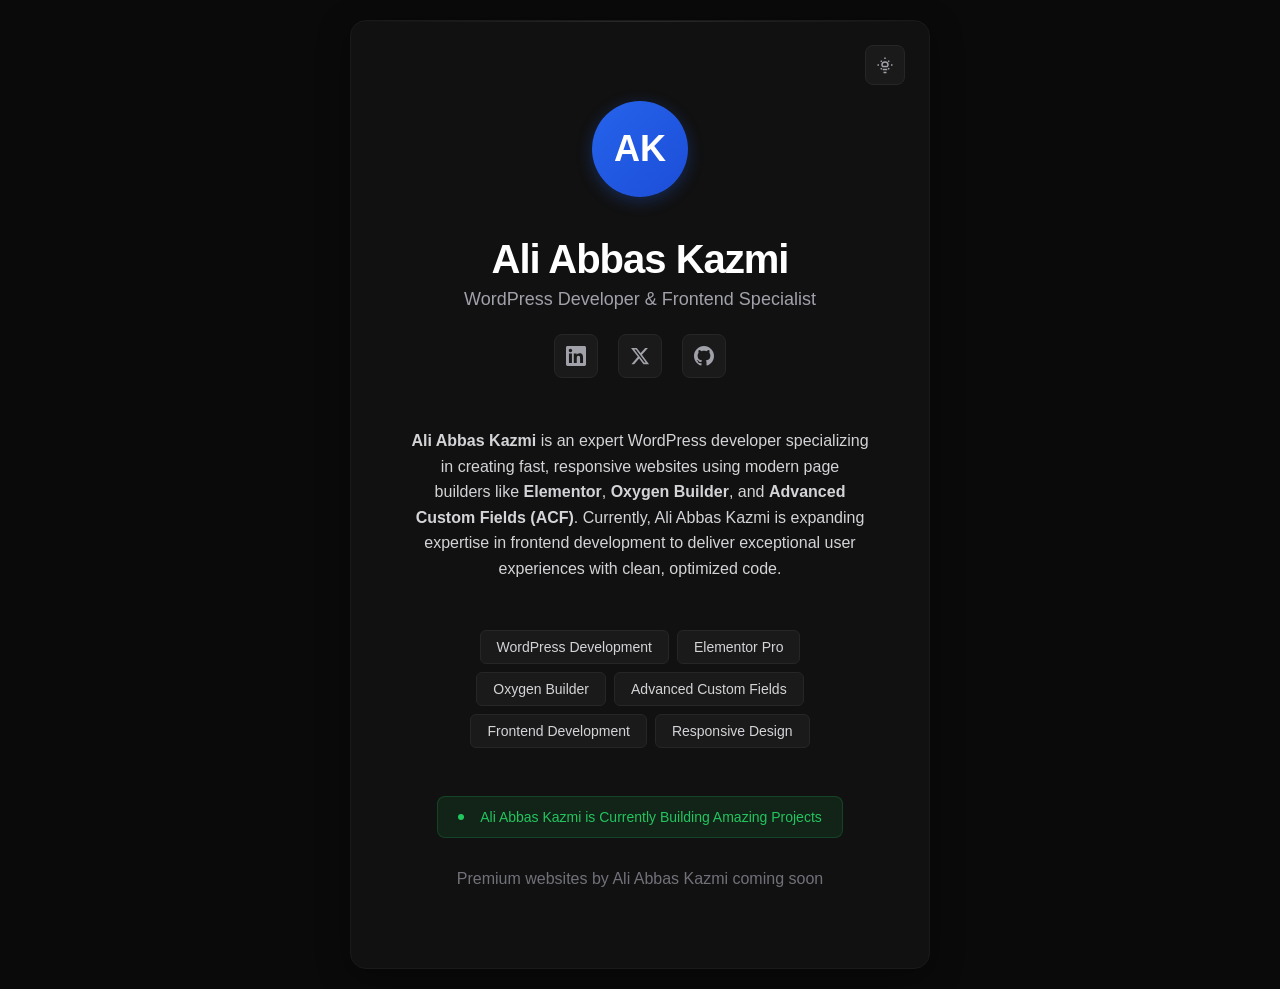
==== index.html @ fe56b3bb "Added Schema & Optimized for Search Engine" ====
<!DOCTYPE html>
<html lang="en">
<head>
    <meta charset="UTF-8">
    <meta name="viewport" content="width=device-width, initial-scale=1.0">
    <title>Ali Abbas Kazmi - WordPress Developer & Frontend Specialist | Pakistan</title>
    
    <!-- SEO Meta Tags -->
    <meta name="description" content="Ali Abbas Kazmi - Expert WordPress developer from Pakistan specializing in Elementor, Oxygen Builder, ACF, and modern frontend development. Creating fast, responsive websites with clean code and exceptional user experience.">
    <meta name="keywords" content="Ali Abbas Kazmi, WordPress developer Pakistan, Elementor expert, Oxygen Builder specialist, ACF developer, frontend development, web design Pakistan, responsive websites, clean code, user experience">
    <meta name="author" content="Ali Abbas Kazmi">
    <meta name="robots" content="index, follow, max-snippet:-1, max-image-preview:large, max-video-preview:-1">
    <link rel="canonical" href="https://aliabbaskazmi.com">
    
    <!-- Open Graph Meta Tags -->
    <meta property="og:locale" content="en_US">
    <meta property="og:type" content="website">
    <meta property="og:title" content="Ali Abbas Kazmi - WordPress Developer & Frontend Specialist">
    <meta property="og:description" content="Expert WordPress developer specializing in Elementor, Oxygen Builder, and modern frontend development. Creating beautiful, fast websites with exceptional user experience.">
    <meta property="og:url" content="https://aliabbaskazmi.com">
    <meta property="og:site_name" content="Ali Abbas Kazmi - Web Developer Portfolio">
    <meta property="og:image" content="https://aliabbaskazmi.com/ali-abbas-kazmi-og-image.jpg">
    <meta property="og:image:width" content="1200">
    <meta property="og:image:height" content="630">
    <meta property="og:image:alt" content="Ali Abbas Kazmi - WordPress Developer Portfolio">
    
    <!-- Twitter Card Meta Tags -->
    <meta name="twitter:card" content="summary_large_image">
    <meta name="twitter:site" content="@aliabbaskazmi">
    <meta name="twitter:creator" content="@aliabbaskazmi">
    <meta name="twitter:title" content="Ali Abbas Kazmi - WordPress Developer & Frontend Specialist">
    <meta name="twitter:description" content="Expert WordPress developer specializing in Elementor, Oxygen Builder, and modern frontend development. Creating beautiful, fast websites.">
    <meta name="twitter:image" content="https://aliabbaskazmi.com/ali-abbas-kazmi-twitter-card.jpg">
    <meta name="twitter:image:alt" content="Ali Abbas Kazmi - WordPress Developer Portfolio">
    
    <!-- Additional SEO -->
    <meta name="language" content="English">
    <meta name="geo.region" content="PK-PB">
    <meta name="geo.placename" content="Rawalpindi, Punjab, Pakistan">
    <meta name="geo.position" content="33.5651;73.0169">
    <meta name="ICBM" content="33.5651, 73.0169">
    <meta name="distribution" content="global">
    <meta name="rating" content="general">
    <meta name="revisit-after" content="7 days">
    <meta name="theme-color" content="#2563eb">
    <meta name="msapplication-TileColor" content="#2563eb">
    
    <!-- Structured Data -->
    <script type="application/ld+json">
    {
      "@context": "https://schema.org",
      "@type": "Person",
      "name": "Ali Abbas Kazmi",
      "jobTitle": "WordPress Developer & Frontend Specialist",
      "description": "Expert WordPress developer specializing in Elementor, Oxygen Builder, ACF, and modern frontend development",
      "url": "https://aliabbaskazmi.com",
      "sameAs": [
        "https://linkedin.com/in/aliabbaskazmi",
        "https://x.com/aliabbaskazmi",
        "https://github.com/aliabbaskazmi"
      ],
      "knowsAbout": [
        "WordPress Development",
        "Elementor",
        "Oxygen Builder",
        "Advanced Custom Fields",
        "Frontend Development",
        "Web Design",
        "HTML",
        "CSS",
        "JavaScript",
        "Responsive Design"
      ],
      "alumniOf": {
        "@type": "Organization",
        "name": "Self-taught Developer"
      }
    }
    </script>
    
    <!-- Favicon -->
    <link rel="icon" type="image/x-icon" href="/favicon.ico">
    <link rel="apple-touch-icon" sizes="180x180" href="/apple-touch-icon.png">
    <link rel="icon" type="image/png" sizes="32x32" href="/favicon-32x32.png">
    <link rel="icon" type="image/png" sizes="16x16" href="/favicon-16x16.png">
    <link rel="manifest" href="/site.webmanifest">
    
    <!-- Preload critical resources -->
    <link rel="preconnect" href="https://fonts.googleapis.com">
    <link rel="preconnect" href="https://fonts.gstatic.com" crossorigin>
    <style>
        * {
            margin: 0;
            padding: 0;
            box-sizing: border-box;
        }

        :root {
            --bg-main: #0a0a0a;
            --bg-container: #111111;
            --text-primary: #ffffff;
            --text-secondary: #a1a1aa;
            --text-tertiary: #d4d4d8;
            --text-muted: #71717a;
            --border-color: #1a1a1a;
            --border-hover: #404040;
            --skill-bg: #1a1a1a;
            --skill-border: #262626;
            --accent-color: #2563eb;
            --accent-subtle: rgba(255, 255, 255, 0.1);
            --shadow-color: rgba(0, 0, 0, 0.4);
            --status-bg: rgba(34, 197, 94, 0.1);
            --status-border: rgba(34, 197, 94, 0.2);
            --status-color: #22c55e;
        }

        [data-theme="light"] {
            --bg-main: #ffffff;
            --bg-container: #fafafa;
            --text-primary: #0a0a0a;
            --text-secondary: #525252;
            --text-tertiary: #404040;
            --text-muted: #737373;
            --border-color: #e5e5e5;
            --border-hover: #d4d4d4;
            --skill-bg: #f5f5f5;
            --skill-border: #e5e5e5;
            --accent-color: #2563eb;
            --accent-subtle: rgba(0, 0, 0, 0.1);
            --shadow-color: rgba(0, 0, 0, 0.1);
            --status-bg: rgba(34, 197, 94, 0.1);
            --status-border: rgba(34, 197, 94, 0.2);
            --status-color: #16a34a;
        }

        body {
            font-family: 'Inter', -apple-system, BlinkMacSystemFont, 'Segoe UI', Roboto, sans-serif;
            background: var(--bg-main);
            min-height: 100vh;
            display: flex;
            align-items: center;
            justify-content: center;
            padding: 20px;
            color: var(--text-primary);
            transition: all 0.3s ease;
        }

        .container {
            background: var(--bg-container);
            border-radius: 16px;
            border: 1px solid var(--border-color);
            padding: 80px 60px;
            max-width: 580px;
            width: 100%;
            text-align: center;
            box-shadow: 0 8px 32px var(--shadow-color);
            animation: fadeInUp 0.8s ease-out;
            position: relative;
            transition: all 0.3s ease;
        }

        .container::before {
            content: '';
            position: absolute;
            top: 0;
            left: 0;
            right: 0;
            height: 1px;
            background: linear-gradient(90deg, transparent, var(--accent-subtle), transparent);
        }

        .profile-section {
            margin-bottom: 50px;
        }

        .avatar {
            width: 96px;
            height: 96px;
            border-radius: 50%;
            background: linear-gradient(135deg, var(--accent-color), #1d4ed8);
            margin: 0 auto 40px;
            display: flex;
            align-items: center;
            justify-content: center;
            font-size: 36px;
            font-weight: 600;
            color: white;
            box-shadow: 0 4px 16px rgba(37, 99, 235, 0.3);
            transition: all 0.3s ease;
        }

        .avatar:hover {
            transform: translateY(-2px);
            box-shadow: 0 8px 24px rgba(37, 99, 235, 0.4);
        }

        .name {
            font-size: 2.5rem;
            font-weight: 700;
            color: var(--text-primary);
            margin-bottom: 8px;
            letter-spacing: -0.025em;
            line-height: 1.1;
        }

        .title {
            font-size: 1.125rem;
            color: var(--text-secondary);
            margin-bottom: 24px;
            font-weight: 400;
        }

        .social-links {
            display: flex;
            justify-content: center;
            gap: 20px;
            margin-bottom: 40px;
        }

        .social-link {
            width: 44px;
            height: 44px;
            border-radius: 8px;
            background: var(--skill-bg);
            border: 1px solid var(--skill-border);
            display: flex;
            align-items: center;
            justify-content: center;
            text-decoration: none;
            color: var(--text-secondary);
            transition: all 0.2s ease;
        }

        .social-link:hover {
            background: var(--border-hover);
            border-color: var(--border-hover);
            transform: translateY(-1px);
            color: var(--text-primary);
        }

        .social-link svg {
            width: 20px;
            height: 20px;
        }

        .theme-toggle {
            position: absolute;
            top: 24px;
            right: 24px;
            width: 40px;
            height: 40px;
            border: none;
            background: var(--skill-bg);
            border: 1px solid var(--skill-border);
            border-radius: 8px;
            cursor: pointer;
            display: flex;
            align-items: center;
            justify-content: center;
            transition: all 0.2s ease;
            color: var(--text-secondary);
        }

        .theme-toggle:hover {
            background: var(--border-hover);
            border-color: var(--border-hover);
            color: var(--text-primary);
        }

        .theme-toggle svg {
            width: 18px;
            height: 18px;
        }

        .description {
            font-size: 1rem;
            line-height: 1.6;
            color: var(--text-tertiary);
            margin-bottom: 48px;
            max-width: 460px;
            margin-left: auto;
            margin-right: auto;
        }

        .skills {
            display: flex;
            flex-wrap: wrap;
            gap: 8px;
            justify-content: center;
            margin-bottom: 48px;
        }

        .skill-tag {
            background: var(--skill-bg);
            color: var(--text-tertiary);
            padding: 8px 16px;
            border-radius: 6px;
            font-size: 0.875rem;
            font-weight: 500;
            border: 1px solid var(--skill-border);
            transition: all 0.2s ease;
        }

        .skill-tag:hover {
            background: var(--border-hover);
            border-color: var(--border-hover);
            transform: translateY(-1px);
        }

        .status {
            background: var(--status-bg);
            border: 1px solid var(--status-border);
            color: var(--status-color);
            padding: 12px 20px;
            border-radius: 8px;
            font-weight: 500;
            display: inline-flex;
            align-items: center;
            gap: 8px;
            margin-bottom: 32px;
            font-size: 0.875rem;
        }

        .status::before {
            content: '';
            width: 6px;
            height: 6px;
            background: var(--status-color);
            border-radius: 50%;
            animation: pulse-dot 2s infinite;
        }

        .cta {
            font-size: 1rem;
            color: var(--text-muted);
            font-weight: 400;
        }

        @keyframes fadeInUp {
            from {
                opacity: 0;
                transform: translateY(20px);
            }
            to {
                opacity: 1;
                transform: translateY(0);
            }
        }

        @keyframes pulse-dot {
            0%, 100% {
                opacity: 1;
            }
            50% {
                opacity: 0.4;
            }
        }

        .visually-hidden {
            position: absolute;
            width: 1px;
            height: 1px;
            padding: 0;
            margin: -1px;
            overflow: hidden;
            clip: rect(0, 0, 0, 0);
            white-space: nowrap;
            border: 0;
        }

        .skills-section {
            margin-bottom: 48px;
        }

        @media (max-width: 768px) {
            .container {
                padding: 60px 40px;
            }

            .name {
                font-size: 2rem;
            }

            .title {
                font-size: 1rem;
            }

            .avatar {
                width: 80px;
                height: 80px;
                font-size: 30px;
            }

            .skills {
                gap: 6px;
            }

            .social-links {
                gap: 16px;
            }

            .theme-toggle {
                top: 20px;
                right: 20px;
                width: 36px;
                height: 36px;
            }

            .theme-toggle svg {
                width: 16px;
                height: 16px;
            }
        }
    </style>
</head>
<body itemscope itemtype="https://schema.org/Person">
    <div class="container">
        <button class="theme-toggle" onclick="toggleTheme()" aria-label="Toggle between light and dark theme">
            <svg class="bulb-icon" viewBox="0 0 24 24" fill="none" stroke="currentColor" stroke-width="2" aria-hidden="true">
                <path d="M9 18h6"/>
                <path d="M10 22h4"/>
                <path d="M12 8a4 4 0 0 1 4 4c0 1-1 2-1 2H9s-1-1-1-2a4 4 0 0 1 4-4z"/>
                <path d="M12 2v2"/>
                <path d="M17.66 6.34l-1.41 1.41"/>
                <path d="M20 12h2"/>
                <path d="M17.66 17.66l-1.41-1.41"/>
                <path d="M6.34 17.66l1.41-1.41"/>
                <path d="M2 12h2"/>
                <path d="M6.34 6.34l1.41 1.41"/>
            </svg>
        </button>

        <header class="profile-section">
            <div class="avatar" aria-label="Ali Abbas Kazmi initials">AK</div>
            <h1 class="name" itemprop="name">Ali Abbas Kazmi</h1>
            <p class="title" itemprop="jobTitle">WordPress Developer & Frontend Specialist</p>
            
            <nav class="social-links" aria-label="Ali Abbas Kazmi social media profiles">
                <a href="https://linkedin.com/in/aliabbaskazmi" 
                   class="social-link" 
                   target="_blank" 
                   rel="noopener noreferrer" 
                   aria-label="Connect with Ali Abbas Kazmi on LinkedIn - Professional Network"
                   itemprop="sameAs">
                    <svg viewBox="0 0 24 24" fill="currentColor" aria-hidden="true">
                        <path d="M20.447 20.452h-3.554v-5.569c0-1.328-.027-3.037-1.852-3.037-1.853 0-2.136 1.445-2.136 2.939v5.667H9.351V9h3.414v1.561h.046c.477-.9 1.637-1.85 3.37-1.85 3.601 0 4.267 2.37 4.267 5.455v6.286zM5.337 7.433c-1.144 0-2.063-.926-2.063-2.065 0-1.138.92-2.063 2.063-2.063 1.14 0 2.064.925 2.064 2.063 0 1.139-.925 2.065-2.064 2.065zm1.782 13.019H3.555V9h3.564v11.452zM22.225 0H1.771C.792 0 0 .774 0 1.729v20.542C0 23.227.792 24 1.771 24h20.451C23.2 24 24 23.227 24 22.271V1.729C24 .774 23.2 0 22.222 0h.003z"/>
                    </svg>
                </a>
                
                <a href="https://x.com/aliabbaskazmi" 
                   class="social-link" 
                   target="_blank" 
                   rel="noopener noreferrer" 
                   aria-label="Follow Ali Abbas Kazmi on X (Twitter) - Latest Updates"
                   itemprop="sameAs">
                    <svg viewBox="0 0 24 24" fill="currentColor" aria-hidden="true">
                        <path d="M18.244 2.25h3.308l-7.227 8.26 8.502 11.24H16.17l-5.214-6.817L4.99 21.75H1.68l7.73-8.835L1.254 2.25H8.08l4.713 6.231zm-1.161 17.52h1.833L7.084 4.126H5.117z"/>
                    </svg>
                </a>
                
                <a href="https://github.com/aliabbaskazmi" 
                   class="social-link" 
                   target="_blank" 
                   rel="noopener noreferrer" 
                   aria-label="View Ali Abbas Kazmi's code projects and repositories on GitHub"
                   itemprop="sameAs">
                    <svg viewBox="0 0 24 24" fill="currentColor" aria-hidden="true">
                        <path d="M12 0c-6.626 0-12 5.373-12 12 0 5.302 3.438 9.8 8.207 11.387.599.111.793-.261.793-.577v-2.234c-3.338.726-4.033-1.416-4.033-1.416-.546-1.387-1.333-1.756-1.333-1.756-1.089-.745.083-.729.083-.729 1.205.084 1.839 1.237 1.839 1.237 1.07 1.834 2.807 1.304 3.492.997.107-.775.418-1.305.762-1.604-2.665-.305-5.467-1.334-5.467-5.931 0-1.311.469-2.381 1.236-3.221-.124-.303-.535-1.524.117-3.176 0 0 1.008-.322 3.301 1.23.957-.266 1.983-.399 3.003-.404 1.02.005 2.047.138 3.006.404 2.291-1.552 3.297-1.23 3.297-1.23.653 1.653.242 2.874.118 3.176.77.84 1.235 1.911 1.235 3.221 0 4.609-2.807 5.624-5.479 5.921.43.372.823 1.102.823 2.222v3.293c0 .319.192.694.801.576 4.765-1.589 8.199-6.086 8.199-11.386 0-6.627-5.373-12-12-12z"/>
                    </svg>
                </a>
            </nav>
        </header>

        <main>
            <section class="description" itemprop="description">
                <p><strong>Ali Abbas Kazmi</strong> is an expert WordPress developer specializing in creating fast, responsive websites using modern page builders like <strong>Elementor</strong>, <strong>Oxygen Builder</strong>, and <strong>Advanced Custom Fields (ACF)</strong>. Currently, Ali Abbas Kazmi is expanding expertise in frontend development to deliver exceptional user experiences with clean, optimized code.</p>
            </section>

            <section class="skills-section" aria-labelledby="skills-heading">
                <h2 id="skills-heading" class="visually-hidden">Ali Abbas Kazmi's Technical Skills and Expertise</h2>
                <div class="skills" itemprop="knowsAbout">
                    <span class="skill-tag">WordPress Development</span>
                    <span class="skill-tag">Elementor Pro</span>
                    <span class="skill-tag">Oxygen Builder</span>
                    <span class="skill-tag">Advanced Custom Fields</span>
                    <span class="skill-tag">Frontend Development</span>
                    <span class="skill-tag">Responsive Design</span>
                </div>
            </section>

            <div class="status" role="status" aria-live="polite">
                <span aria-hidden="true"></span>
                Ali Abbas Kazmi is Currently Building Amazing Projects
            </div>

            <p class="cta">Premium websites by Ali Abbas Kazmi coming soon</p>
        </main>
    </div>

    <script>
        // Theme toggle functionality
        function toggleTheme() {
            const currentTheme = document.documentElement.getAttribute('data-theme');
            const newTheme = currentTheme === 'light' ? 'dark' : 'light';
            
            document.documentElement.setAttribute('data-theme', newTheme);
            localStorage.setItem('theme', newTheme);
        }

        // Load saved theme or default to dark
        function loadTheme() {
            const savedTheme = localStorage.getItem('theme') || 'dark';
            document.documentElement.setAttribute('data-theme', savedTheme);
        }

        // Initialize theme on page load
        loadTheme();

        // Smooth hover effect for container
        const container = document.querySelector('.container');
        container.addEventListener('mouseenter', () => {
            container.style.transform = 'translateY(-2px)';
            container.style.boxShadow = '0 12px 40px var(--shadow-color)';
        });

        container.addEventListener('mouseleave', () => {
            container.style.transform = 'translateY(0)';
            container.style.boxShadow = '0 8px 32px var(--shadow-color)';
        });
    </script>
</body>
</html>
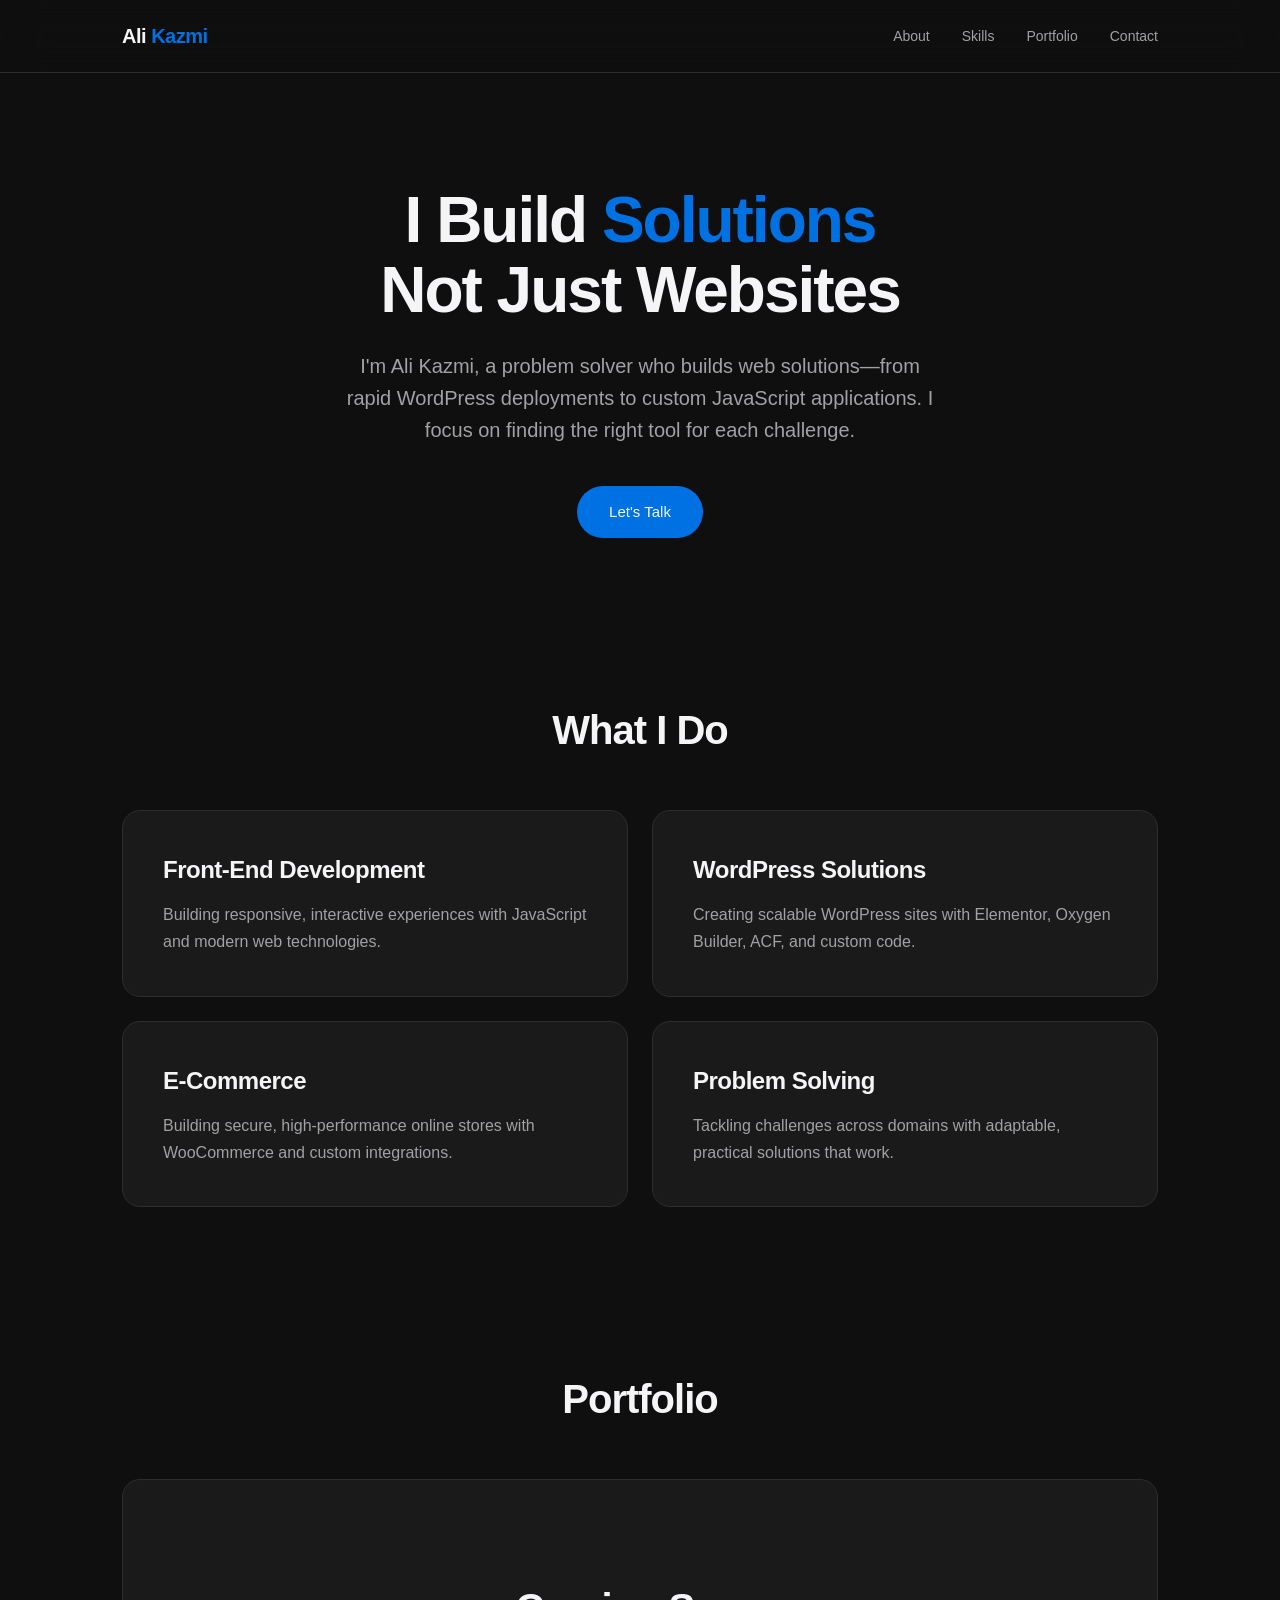
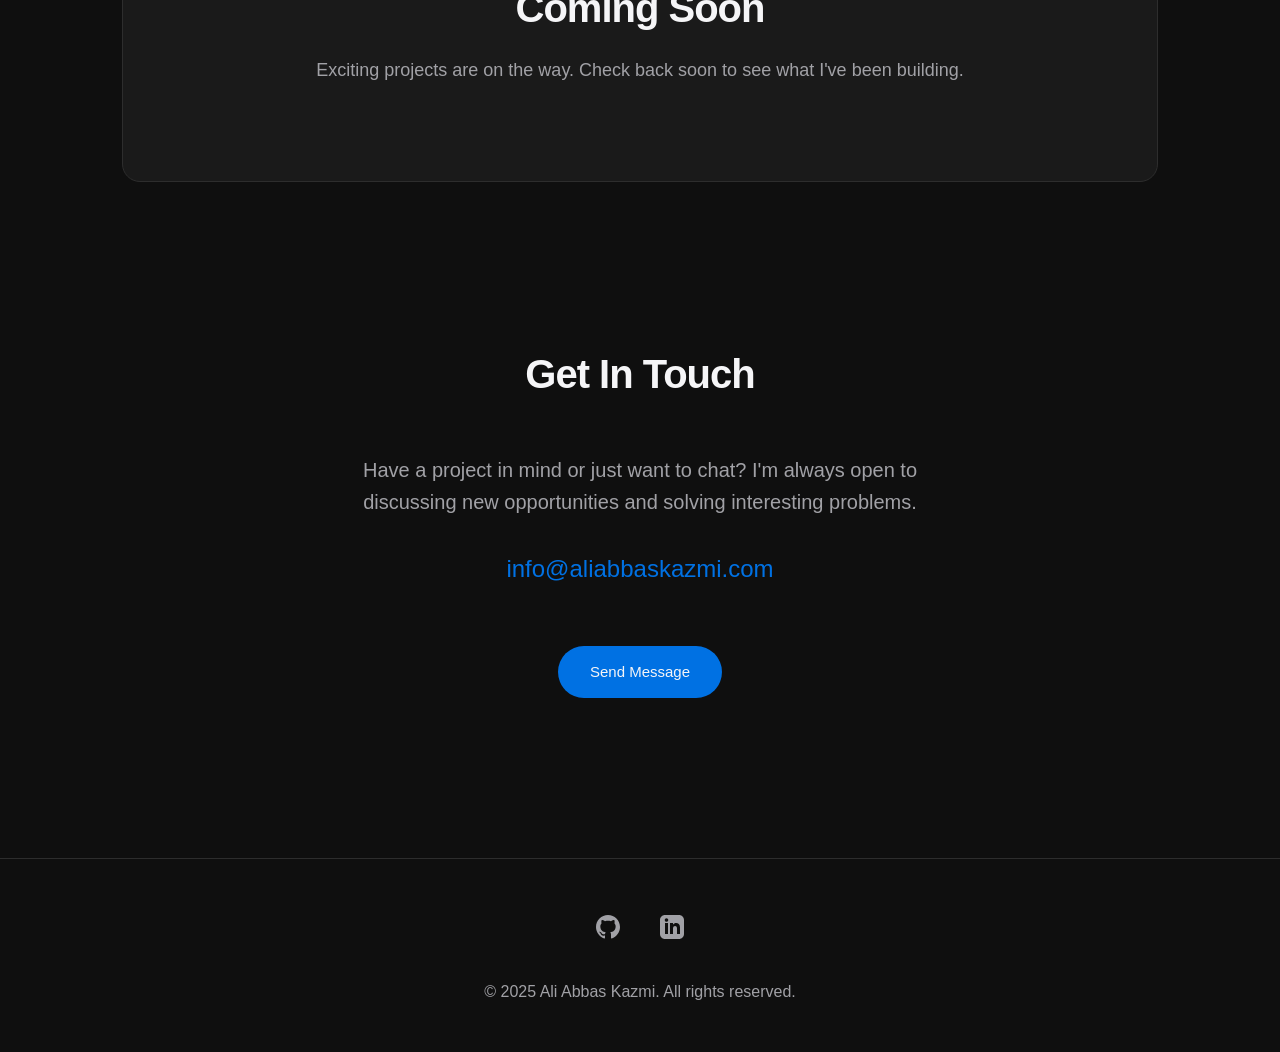
==== commit 9a303104: "Updated Website Completely Updated Website" ====
--- a/index.html
+++ b/index.html
@@ -3,91 +3,7 @@
 <head>
     <meta charset="UTF-8">
     <meta name="viewport" content="width=device-width, initial-scale=1.0">
-    <title>Ali Abbas Kazmi - WordPress Developer & Frontend Specialist | Pakistan</title>
-    
-    <!-- SEO Meta Tags -->
-    <meta name="description" content="Ali Abbas Kazmi - Expert WordPress developer from Pakistan specializing in Elementor, Oxygen Builder, ACF, and modern frontend development. Creating fast, responsive websites with clean code and exceptional user experience.">
-    <meta name="keywords" content="Ali Abbas Kazmi, WordPress developer Pakistan, Elementor expert, Oxygen Builder specialist, ACF developer, frontend development, web design Pakistan, responsive websites, clean code, user experience">
-    <meta name="author" content="Ali Abbas Kazmi">
-    <meta name="robots" content="index, follow, max-snippet:-1, max-image-preview:large, max-video-preview:-1">
-    <link rel="canonical" href="https://aliabbaskazmi.com">
-    
-    <!-- Open Graph Meta Tags -->
-    <meta property="og:locale" content="en_US">
-    <meta property="og:type" content="website">
-    <meta property="og:title" content="Ali Abbas Kazmi - WordPress Developer & Frontend Specialist">
-    <meta property="og:description" content="Expert WordPress developer specializing in Elementor, Oxygen Builder, and modern frontend development. Creating beautiful, fast websites with exceptional user experience.">
-    <meta property="og:url" content="https://aliabbaskazmi.com">
-    <meta property="og:site_name" content="Ali Abbas Kazmi - Web Developer Portfolio">
-    <meta property="og:image" content="https://aliabbaskazmi.com/ali-abbas-kazmi-og-image.jpg">
-    <meta property="og:image:width" content="1200">
-    <meta property="og:image:height" content="630">
-    <meta property="og:image:alt" content="Ali Abbas Kazmi - WordPress Developer Portfolio">
-    
-    <!-- Twitter Card Meta Tags -->
-    <meta name="twitter:card" content="summary_large_image">
-    <meta name="twitter:site" content="@aliabbaskazmi">
-    <meta name="twitter:creator" content="@aliabbaskazmi">
-    <meta name="twitter:title" content="Ali Abbas Kazmi - WordPress Developer & Frontend Specialist">
-    <meta name="twitter:description" content="Expert WordPress developer specializing in Elementor, Oxygen Builder, and modern frontend development. Creating beautiful, fast websites.">
-    <meta name="twitter:image" content="https://aliabbaskazmi.com/ali-abbas-kazmi-twitter-card.jpg">
-    <meta name="twitter:image:alt" content="Ali Abbas Kazmi - WordPress Developer Portfolio">
-    
-    <!-- Additional SEO -->
-    <meta name="language" content="English">
-    <meta name="geo.region" content="PK-PB">
-    <meta name="geo.placename" content="Rawalpindi, Punjab, Pakistan">
-    <meta name="geo.position" content="33.5651;73.0169">
-    <meta name="ICBM" content="33.5651, 73.0169">
-    <meta name="distribution" content="global">
-    <meta name="rating" content="general">
-    <meta name="revisit-after" content="7 days">
-    <meta name="theme-color" content="#2563eb">
-    <meta name="msapplication-TileColor" content="#2563eb">
-    
-    <!-- Structured Data -->
-    <script type="application/ld+json">
-    {
-      "@context": "https://schema.org",
-      "@type": "Person",
-      "name": "Ali Abbas Kazmi",
-      "jobTitle": "WordPress Developer & Frontend Specialist",
-      "description": "Expert WordPress developer specializing in Elementor, Oxygen Builder, ACF, and modern frontend development",
-      "url": "https://aliabbaskazmi.com",
-      "sameAs": [
-        "https://linkedin.com/in/aliabbaskazmi",
-        "https://x.com/aliabbaskazmi",
-        "https://github.com/aliabbaskazmi"
-      ],
-      "knowsAbout": [
-        "WordPress Development",
-        "Elementor",
-        "Oxygen Builder",
-        "Advanced Custom Fields",
-        "Frontend Development",
-        "Web Design",
-        "HTML",
-        "CSS",
-        "JavaScript",
-        "Responsive Design"
-      ],
-      "alumniOf": {
-        "@type": "Organization",
-        "name": "Self-taught Developer"
-      }
-    }
-    </script>
-    
-    <!-- Favicon -->
-    <link rel="icon" type="image/x-icon" href="/favicon.ico">
-    <link rel="apple-touch-icon" sizes="180x180" href="/apple-touch-icon.png">
-    <link rel="icon" type="image/png" sizes="32x32" href="/favicon-32x32.png">
-    <link rel="icon" type="image/png" sizes="16x16" href="/favicon-16x16.png">
-    <link rel="manifest" href="/site.webmanifest">
-    
-    <!-- Preload critical resources -->
-    <link rel="preconnect" href="https://fonts.googleapis.com">
-    <link rel="preconnect" href="https://fonts.gstatic.com" crossorigin>
+    <title>Ali Kazmi - Web Developer & Problem Solver</title>
     <style>
         * {
             margin: 0;
@@ -96,437 +12,453 @@
         }
 
         :root {
-            --bg-main: #0a0a0a;
-            --bg-container: #111111;
-            --text-primary: #ffffff;
-            --text-secondary: #a1a1aa;
-            --text-tertiary: #d4d4d8;
-            --text-muted: #71717a;
-            --border-color: #1a1a1a;
-            --border-hover: #404040;
-            --skill-bg: #1a1a1a;
-            --skill-border: #262626;
-            --accent-color: #2563eb;
-            --accent-subtle: rgba(255, 255, 255, 0.1);
-            --shadow-color: rgba(0, 0, 0, 0.4);
-            --status-bg: rgba(34, 197, 94, 0.1);
-            --status-border: rgba(34, 197, 94, 0.2);
-            --status-color: #22c55e;
-        }
-
-        [data-theme="light"] {
-            --bg-main: #ffffff;
-            --bg-container: #fafafa;
-            --text-primary: #0a0a0a;
-            --text-secondary: #525252;
-            --text-tertiary: #404040;
-            --text-muted: #737373;
-            --border-color: #e5e5e5;
-            --border-hover: #d4d4d4;
-            --skill-bg: #f5f5f5;
-            --skill-border: #e5e5e5;
-            --accent-color: #2563eb;
-            --accent-subtle: rgba(0, 0, 0, 0.1);
-            --shadow-color: rgba(0, 0, 0, 0.1);
-            --status-bg: rgba(34, 197, 94, 0.1);
-            --status-border: rgba(34, 197, 94, 0.2);
-            --status-color: #16a34a;
+            --bg-dark: #0f0f0f;
+            --bg-card: #1a1a1a;
+            --accent: #0071e3;
+            --accent-hover: #0077ed;
+            --text-primary: #f5f5f7;
+            --text-secondary: #a1a1a6;
+            --border: #2d2d2d;
         }
 
         body {
-            font-family: 'Inter', -apple-system, BlinkMacSystemFont, 'Segoe UI', Roboto, sans-serif;
-            background: var(--bg-main);
-            min-height: 100vh;
+            font-family: -apple-system, BlinkMacSystemFont, 'SF Pro Display', 'Segoe UI', Roboto, sans-serif;
+            background: var(--bg-dark);
+            color: var(--text-primary);
+            line-height: 1.6;
+            overflow-x: hidden;
+            -webkit-font-smoothing: antialiased;
+        }
+
+        .container {
+            max-width: 1100px;
+            margin: 0 auto;
+            padding: 0 2rem;
+        }
+
+        nav {
+            padding: 1.25rem 0;
+            position: sticky;
+            top: 0;
+            z-index: 1000;
+            background: rgba(15, 15, 15, 0.8);
+            backdrop-filter: blur(20px);
+            border-bottom: 1px solid var(--border);
+        }
+
+        .nav-container {
+            max-width: 1100px;
+            margin: 0 auto;
+            padding: 0 2rem;
             display: flex;
+            justify-content: space-between;
             align-items: center;
-            justify-content: center;
-            padding: 20px;
-            color: var(--text-primary);
-            transition: all 0.3s ease;
-        }
-
-        .container {
-            background: var(--bg-container);
-            border-radius: 16px;
-            border: 1px solid var(--border-color);
-            padding: 80px 60px;
-            max-width: 580px;
-            width: 100%;
+        }
+
+        .logo {
+            font-size: 1.25rem;
+            font-weight: 600;
+            letter-spacing: -0.5px;
+        }
+
+        .logo span {
+            color: var(--accent);
+        }
+
+        .nav-links {
+            display: flex;
+            gap: 2rem;
+            list-style: none;
+        }
+
+        .nav-links a {
+            color: var(--text-secondary);
+            text-decoration: none;
+            transition: color 0.3s;
+            font-size: 0.875rem;
+            font-weight: 500;
+        }
+
+        .nav-links a:hover {
+            color: var(--text-primary);
+        }
+
+        .mobile-menu-btn {
+            display: none;
+            background: none;
+            border: none;
+            color: var(--text-primary);
+            font-size: 1.5rem;
+            cursor: pointer;
+            padding: 0.5rem;
+        }
+
+        .hero {
+            padding: 7rem 0 5rem;
             text-align: center;
-            box-shadow: 0 8px 32px var(--shadow-color);
-            animation: fadeInUp 0.8s ease-out;
-            position: relative;
-            transition: all 0.3s ease;
-        }
-
-        .container::before {
-            content: '';
-            position: absolute;
-            top: 0;
-            left: 0;
-            right: 0;
-            height: 1px;
-            background: linear-gradient(90deg, transparent, var(--accent-subtle), transparent);
-        }
-
-        .profile-section {
-            margin-bottom: 50px;
-        }
-
-        .avatar {
-            width: 96px;
-            height: 96px;
-            border-radius: 50%;
-            background: linear-gradient(135deg, var(--accent-color), #1d4ed8);
-            margin: 0 auto 40px;
-            display: flex;
-            align-items: center;
-            justify-content: center;
-            font-size: 36px;
-            font-weight: 600;
-            color: white;
-            box-shadow: 0 4px 16px rgba(37, 99, 235, 0.3);
-            transition: all 0.3s ease;
-        }
-
-        .avatar:hover {
-            transform: translateY(-2px);
-            box-shadow: 0 8px 24px rgba(37, 99, 235, 0.4);
-        }
-
-        .name {
+        }
+
+        .hero h1 {
+            font-size: 4rem;
+            font-weight: 700;
+            margin-bottom: 1.5rem;
+            letter-spacing: -2px;
+            line-height: 1.1;
+        }
+
+        .hero .highlight {
+            color: var(--accent);
+        }
+
+        .hero p {
+            font-size: 1.25rem;
+            color: var(--text-secondary);
+            max-width: 600px;
+            margin: 0 auto 2.5rem;
+            line-height: 1.6;
+        }
+
+        .cta-button {
+            display: inline-block;
+            padding: 0.875rem 2rem;
+            background: var(--accent);
+            color: var(--text-primary);
+            text-decoration: none;
+            border-radius: 980px;
+            font-weight: 500;
+            font-size: 0.9375rem;
+            transition: all 0.3s;
+        }
+
+        .cta-button:hover {
+            background: var(--accent-hover);
+            transform: scale(1.02);
+        }
+
+        section {
+            padding: 5rem 0;
+        }
+
+        .section-title {
             font-size: 2.5rem;
             font-weight: 700;
-            color: var(--text-primary);
-            margin-bottom: 8px;
-            letter-spacing: -0.025em;
-            line-height: 1.1;
-        }
-
-        .title {
+            margin-bottom: 3rem;
+            text-align: center;
+            letter-spacing: -1px;
+        }
+
+        .skills-grid {
+            display: grid;
+            grid-template-columns: repeat(2, 1fr);
+            gap: 1.5rem;
+            margin-top: 3rem;
+        }
+
+        .skill-card {
+            background: var(--bg-card);
+            border: 1px solid var(--border);
+            padding: 2.5rem;
+            border-radius: 18px;
+            transition: all 0.3s ease;
+        }
+
+        .skill-card:hover {
+            transform: translateY(-4px);
+            border-color: rgba(0, 113, 227, 0.5);
+            box-shadow: 0 20px 40px rgba(0, 0, 0, 0.4);
+        }
+
+        .skill-card h3 {
+            font-size: 1.5rem;
+            margin-bottom: 0.75rem;
+            font-weight: 600;
+            letter-spacing: -0.5px;
+        }
+
+        .skill-card p {
+            color: var(--text-secondary);
+            font-size: 1rem;
+            line-height: 1.7;
+        }
+
+        .coming-soon {
+            text-align: center;
+            padding: 6rem 2rem;
+            background: var(--bg-card);
+            border: 1px solid var(--border);
+            border-radius: 18px;
+        }
+
+        .coming-soon h2 {
+            font-size: 2.5rem;
+            margin-bottom: 1rem;
+            font-weight: 600;
+            letter-spacing: -1px;
+        }
+
+        .coming-soon p {
+            color: var(--text-secondary);
             font-size: 1.125rem;
-            color: var(--text-secondary);
-            margin-bottom: 24px;
-            font-weight: 400;
+        }
+
+        .contact-section {
+            text-align: center;
+            max-width: 600px;
+            margin: 0 auto;
+        }
+
+        .contact-section p {
+            font-size: 1.25rem;
+            color: var(--text-secondary);
+            margin-bottom: 2rem;
+            line-height: 1.6;
+        }
+
+        .contact-email {
+            display: inline-block;
+            font-size: 1.5rem;
+            color: var(--accent);
+            text-decoration: none;
+            font-weight: 500;
+            margin-bottom: 2rem;
+            transition: color 0.3s;
+        }
+
+        .contact-email:hover {
+            color: var(--accent-hover);
+        }
+
+        footer {
+            border-top: 1px solid var(--border);
+            padding: 3rem 0;
+            text-align: center;
+            color: var(--text-secondary);
+            margin-top: 5rem;
         }
 
         .social-links {
             display: flex;
+            gap: 1.5rem;
             justify-content: center;
-            gap: 20px;
-            margin-bottom: 40px;
-        }
-
-        .social-link {
-            width: 44px;
-            height: 44px;
-            border-radius: 8px;
-            background: var(--skill-bg);
-            border: 1px solid var(--skill-border);
-            display: flex;
-            align-items: center;
-            justify-content: center;
+            margin-bottom: 1.5rem;
+        }
+
+        .social-links a {
+            color: var(--text-secondary);
             text-decoration: none;
-            color: var(--text-secondary);
-            transition: all 0.2s ease;
-        }
-
-        .social-link:hover {
-            background: var(--border-hover);
-            border-color: var(--border-hover);
-            transform: translateY(-1px);
-            color: var(--text-primary);
-        }
-
-        .social-link svg {
-            width: 20px;
-            height: 20px;
-        }
-
-        .theme-toggle {
-            position: absolute;
-            top: 24px;
-            right: 24px;
-            width: 40px;
-            height: 40px;
-            border: none;
-            background: var(--skill-bg);
-            border: 1px solid var(--skill-border);
-            border-radius: 8px;
-            cursor: pointer;
-            display: flex;
-            align-items: center;
-            justify-content: center;
-            transition: all 0.2s ease;
-            color: var(--text-secondary);
-        }
-
-        .theme-toggle:hover {
-            background: var(--border-hover);
-            border-color: var(--border-hover);
-            color: var(--text-primary);
-        }
-
-        .theme-toggle svg {
-            width: 18px;
-            height: 18px;
-        }
-
-        .description {
-            font-size: 1rem;
-            line-height: 1.6;
-            color: var(--text-tertiary);
-            margin-bottom: 48px;
-            max-width: 460px;
-            margin-left: auto;
-            margin-right: auto;
-        }
-
-        .skills {
-            display: flex;
-            flex-wrap: wrap;
-            gap: 8px;
-            justify-content: center;
-            margin-bottom: 48px;
-        }
-
-        .skill-tag {
-            background: var(--skill-bg);
-            color: var(--text-tertiary);
-            padding: 8px 16px;
-            border-radius: 6px;
-            font-size: 0.875rem;
-            font-weight: 500;
-            border: 1px solid var(--skill-border);
-            transition: all 0.2s ease;
-        }
-
-        .skill-tag:hover {
-            background: var(--border-hover);
-            border-color: var(--border-hover);
-            transform: translateY(-1px);
-        }
-
-        .status {
-            background: var(--status-bg);
-            border: 1px solid var(--status-border);
-            color: var(--status-color);
-            padding: 12px 20px;
-            border-radius: 8px;
-            font-weight: 500;
-            display: inline-flex;
-            align-items: center;
-            gap: 8px;
-            margin-bottom: 32px;
-            font-size: 0.875rem;
-        }
-
-        .status::before {
-            content: '';
-            width: 6px;
-            height: 6px;
-            background: var(--status-color);
-            border-radius: 50%;
-            animation: pulse-dot 2s infinite;
-        }
-
-        .cta {
-            font-size: 1rem;
-            color: var(--text-muted);
-            font-weight: 400;
-        }
-
-        @keyframes fadeInUp {
-            from {
-                opacity: 0;
-                transform: translateY(20px);
-            }
-            to {
-                opacity: 1;
-                transform: translateY(0);
-            }
-        }
-
-        @keyframes pulse-dot {
-            0%, 100% {
-                opacity: 1;
-            }
-            50% {
-                opacity: 0.4;
-            }
-        }
-
-        .visually-hidden {
-            position: absolute;
-            width: 1px;
-            height: 1px;
-            padding: 0;
-            margin: -1px;
-            overflow: hidden;
-            clip: rect(0, 0, 0, 0);
-            white-space: nowrap;
-            border: 0;
-        }
-
-        .skills-section {
-            margin-bottom: 48px;
+            transition: all 0.3s;
+            padding: 0.5rem;
+        }
+
+        .social-links a:hover {
+            color: var(--text-primary);
+            transform: translateY(-2px);
+        }
+
+        @media (max-width: 980px) {
+            .skills-grid {
+                grid-template-columns: 1fr;
+            }
         }
 
         @media (max-width: 768px) {
-            .container {
-                padding: 60px 40px;
-            }
-
-            .name {
+            .mobile-menu-btn {
+                display: block;
+            }
+
+            .nav-links {
+                display: none;
+                position: absolute;
+                top: 100%;
+                left: 0;
+                right: 0;
+                background: rgba(26, 26, 26, 0.95);
+                backdrop-filter: blur(20px);
+                flex-direction: column;
+                padding: 1.5rem 2rem;
+                gap: 1.25rem;
+                border-bottom: 1px solid var(--border);
+            }
+
+            .nav-links.active {
+                display: flex;
+            }
+
+            .hero {
+                padding: 4rem 0 3rem;
+            }
+
+            .hero h1 {
+                font-size: 2.5rem;
+            }
+
+            .hero p {
+                font-size: 1.125rem;
+            }
+
+            .section-title {
                 font-size: 2rem;
             }
 
-            .title {
+            .skill-card {
+                padding: 2rem;
+            }
+
+            .coming-soon {
+                padding: 4rem 1.5rem;
+            }
+
+            .coming-soon h2 {
+                font-size: 2rem;
+            }
+
+            section {
+                padding: 3rem 0;
+            }
+        }
+
+        @media (max-width: 480px) {
+            .container,
+            .nav-container {
+                padding: 0 1.25rem;
+            }
+
+            .hero h1 {
+                font-size: 2rem;
+                letter-spacing: -1px;
+            }
+
+            .hero p {
                 font-size: 1rem;
             }
 
-            .avatar {
-                width: 80px;
-                height: 80px;
-                font-size: 30px;
-            }
-
-            .skills {
-                gap: 6px;
-            }
-
-            .social-links {
-                gap: 16px;
-            }
-
-            .theme-toggle {
-                top: 20px;
-                right: 20px;
-                width: 36px;
-                height: 36px;
-            }
-
-            .theme-toggle svg {
-                width: 16px;
-                height: 16px;
-            }
+            .contact-email {
+                font-size: 1.25rem;
+                word-break: break-word;
+            }
+
+            .cta-button {
+                padding: 0.75rem 1.75rem;
+                font-size: 0.875rem;
+            }
+        }
+
+        ::selection {
+            background: var(--accent);
+            color: var(--text-primary);
         }
     </style>
 </head>
-<body itemscope itemtype="https://schema.org/Person">
+<body>
+    <nav>
+        <div class="nav-container">
+            <div class="logo">Ali <span>Kazmi</span></div>
+            <button class="mobile-menu-btn" onclick="toggleMenu()" aria-label="Menu">☰</button>
+            <ul class="nav-links" id="navLinks">
+                <li><a href="#about" onclick="closeMenu()">About</a></li>
+                <li><a href="#skills" onclick="closeMenu()">Skills</a></li>
+                <li><a href="#portfolio" onclick="closeMenu()">Portfolio</a></li>
+                <li><a href="#contact" onclick="closeMenu()">Contact</a></li>
+            </ul>
+        </div>
+    </nav>
+
     <div class="container">
-        <button class="theme-toggle" onclick="toggleTheme()" aria-label="Toggle between light and dark theme">
-            <svg class="bulb-icon" viewBox="0 0 24 24" fill="none" stroke="currentColor" stroke-width="2" aria-hidden="true">
-                <path d="M9 18h6"/>
-                <path d="M10 22h4"/>
-                <path d="M12 8a4 4 0 0 1 4 4c0 1-1 2-1 2H9s-1-1-1-2a4 4 0 0 1 4-4z"/>
-                <path d="M12 2v2"/>
-                <path d="M17.66 6.34l-1.41 1.41"/>
-                <path d="M20 12h2"/>
-                <path d="M17.66 17.66l-1.41-1.41"/>
-                <path d="M6.34 17.66l1.41-1.41"/>
-                <path d="M2 12h2"/>
-                <path d="M6.34 6.34l1.41 1.41"/>
-            </svg>
-        </button>
-
-        <header class="profile-section">
-            <div class="avatar" aria-label="Ali Abbas Kazmi initials">AK</div>
-            <h1 class="name" itemprop="name">Ali Abbas Kazmi</h1>
-            <p class="title" itemprop="jobTitle">WordPress Developer & Frontend Specialist</p>
+        <section class="hero">
+            <h1>I Build <span class="highlight">Solutions</span><br>Not Just Websites</h1>
+            <p>I'm Ali Kazmi, a problem solver who builds web solutions—from rapid WordPress deployments to custom JavaScript applications. I focus on finding the right tool for each challenge.</p>
+            <a href="#contact" class="cta-button">Let's Talk</a>
+        </section>
+
+        <section id="about">
+            <h2 class="section-title">What I Do</h2>
+            <div class="skills-grid">
+                <div class="skill-card">
+                    <h3>Front-End Development</h3>
+                    <p>Building responsive, interactive experiences with JavaScript and modern web technologies.</p>
+                </div>
+                <div class="skill-card">
+                    <h3>WordPress Solutions</h3>
+                    <p>Creating scalable WordPress sites with Elementor, Oxygen Builder, ACF, and custom code.</p>
+                </div>
+                <div class="skill-card">
+                    <h3>E-Commerce</h3>
+                    <p>Building secure, high-performance online stores with WooCommerce and custom integrations.</p>
+                </div>
+                <div class="skill-card">
+                    <h3>Problem Solving</h3>
+                    <p>Tackling challenges across domains with adaptable, practical solutions that work.</p>
+                </div>
+            </div>
+        </section>
+
+        <section id="portfolio">
+            <h2 class="section-title">Portfolio</h2>
+            <div class="coming-soon">
+                <h2>Coming Soon</h2>
+                <p>Exciting projects are on the way. Check back soon to see what I've been building.</p>
+            </div>
+        </section>
+
+        <section id="contact">
+            <h2 class="section-title">Get In Touch</h2>
+            <div class="contact-section">
+                <p>Have a project in mind or just want to chat? I'm always open to discussing new opportunities and solving interesting problems.</p>
+                <a href="mailto:info@aliabbaskazmi.com" class="contact-email">info@aliabbaskazmi.com</a>
+                <br><br>
+                <a href="mailto:info@aliabbaskazmi.com" class="cta-button">Send Message</a>
+            </div>
+        </section>
+    </div>
+
+    <footer>
+        <div class="social-links">
+            <a href="https://github.com/alikazmi" title="GitHub" aria-label="GitHub">
+                <svg width="24" height="24" viewBox="0 0 24 24" fill="currentColor">
+                    <path d="M12 0c-6.626 0-12 5.373-12 12 0 5.302 3.438 9.8 8.207 11.387.599.111.793-.261.793-.577v-2.234c-3.338.726-4.033-1.416-4.033-1.416-.546-1.387-1.333-1.756-1.333-1.756-1.089-.745.083-.729.083-.729 1.205.084 1.839 1.237 1.839 1.237 1.07 1.834 2.807 1.304 3.492.997.107-.775.418-1.305.762-1.604-2.665-.305-5.467-1.334-5.467-5.931 0-1.311.469-2.381 1.236-3.221-.124-.303-.535-1.524.117-3.176 0 0 1.008-.322 3.301 1.23.957-.266 1.983-.399 3.003-.404 1.02.005 2.047.138 3.006.404 2.291-1.552 3.297-1.23 3.297-1.23.653 1.653.242 2.874.118 3.176.77.84 1.235 1.911 1.235 3.221 0 4.609-2.807 5.624-5.479 5.921.43.372.823 1.102.823 2.222v3.293c0 .319.192.694.801.576 4.765-1.589 8.199-6.086 8.199-11.386 0-6.627-5.373-12-12-12z"/>
+                </svg>
+            </a>
+            <a href="https://linkedin.com/in/alikazmi" title="LinkedIn" aria-label="LinkedIn">
+                <svg width="24" height="24" viewBox="0 0 24 24" fill="currentColor">
+                    <path d="M19 0h-14c-2.761 0-5 2.239-5 5v14c0 2.761 2.239 5 5 5h14c2.762 0 5-2.239 5-5v-14c0-2.761-2.238-5-5-5zm-11 19h-3v-11h3v11zm-1.5-12.268c-.966 0-1.75-.79-1.75-1.764s.784-1.764 1.75-1.764 1.75.79 1.75 1.764-.783 1.764-1.75 1.764zm13.5 12.268h-3v-5.604c0-3.368-4-3.113-4 0v5.604h-3v-11h3v1.765c1.396-2.586 7-2.777 7 2.476v6.759z"/>
+                </svg>
+            </a>
+        </div>
+        <p>&copy; 2025 Ali Abbas Kazmi. All rights reserved.</p>
+    </footer>
+
+    <script>
+        function toggleMenu() {
+            const navLinks = document.getElementById('navLinks');
+            navLinks.classList.toggle('active');
+        }
+
+        function closeMenu() {
+            const navLinks = document.getElementById('navLinks');
+            navLinks.classList.remove('active');
+        }
+
+        document.addEventListener('click', function(event) {
+            const nav = document.querySelector('nav');
+            const navLinks = document.getElementById('navLinks');
             
-            <nav class="social-links" aria-label="Ali Abbas Kazmi social media profiles">
-                <a href="https://linkedin.com/in/aliabbaskazmi" 
-                   class="social-link" 
-                   target="_blank" 
-                   rel="noopener noreferrer" 
-                   aria-label="Connect with Ali Abbas Kazmi on LinkedIn - Professional Network"
-                   itemprop="sameAs">
-                    <svg viewBox="0 0 24 24" fill="currentColor" aria-hidden="true">
-                        <path d="M20.447 20.452h-3.554v-5.569c0-1.328-.027-3.037-1.852-3.037-1.853 0-2.136 1.445-2.136 2.939v5.667H9.351V9h3.414v1.561h.046c.477-.9 1.637-1.85 3.37-1.85 3.601 0 4.267 2.37 4.267 5.455v6.286zM5.337 7.433c-1.144 0-2.063-.926-2.063-2.065 0-1.138.92-2.063 2.063-2.063 1.14 0 2.064.925 2.064 2.063 0 1.139-.925 2.065-2.064 2.065zm1.782 13.019H3.555V9h3.564v11.452zM22.225 0H1.771C.792 0 0 .774 0 1.729v20.542C0 23.227.792 24 1.771 24h20.451C23.2 24 24 23.227 24 22.271V1.729C24 .774 23.2 0 22.222 0h.003z"/>
-                    </svg>
-                </a>
-                
-                <a href="https://x.com/aliabbaskazmi" 
-                   class="social-link" 
-                   target="_blank" 
-                   rel="noopener noreferrer" 
-                   aria-label="Follow Ali Abbas Kazmi on X (Twitter) - Latest Updates"
-                   itemprop="sameAs">
-                    <svg viewBox="0 0 24 24" fill="currentColor" aria-hidden="true">
-                        <path d="M18.244 2.25h3.308l-7.227 8.26 8.502 11.24H16.17l-5.214-6.817L4.99 21.75H1.68l7.73-8.835L1.254 2.25H8.08l4.713 6.231zm-1.161 17.52h1.833L7.084 4.126H5.117z"/>
-                    </svg>
-                </a>
-                
-                <a href="https://github.com/aliabbaskazmi" 
-                   class="social-link" 
-                   target="_blank" 
-                   rel="noopener noreferrer" 
-                   aria-label="View Ali Abbas Kazmi's code projects and repositories on GitHub"
-                   itemprop="sameAs">
-                    <svg viewBox="0 0 24 24" fill="currentColor" aria-hidden="true">
-                        <path d="M12 0c-6.626 0-12 5.373-12 12 0 5.302 3.438 9.8 8.207 11.387.599.111.793-.261.793-.577v-2.234c-3.338.726-4.033-1.416-4.033-1.416-.546-1.387-1.333-1.756-1.333-1.756-1.089-.745.083-.729.083-.729 1.205.084 1.839 1.237 1.839 1.237 1.07 1.834 2.807 1.304 3.492.997.107-.775.418-1.305.762-1.604-2.665-.305-5.467-1.334-5.467-5.931 0-1.311.469-2.381 1.236-3.221-.124-.303-.535-1.524.117-3.176 0 0 1.008-.322 3.301 1.23.957-.266 1.983-.399 3.003-.404 1.02.005 2.047.138 3.006.404 2.291-1.552 3.297-1.23 3.297-1.23.653 1.653.242 2.874.118 3.176.77.84 1.235 1.911 1.235 3.221 0 4.609-2.807 5.624-5.479 5.921.43.372.823 1.102.823 2.222v3.293c0 .319.192.694.801.576 4.765-1.589 8.199-6.086 8.199-11.386 0-6.627-5.373-12-12-12z"/>
-                    </svg>
-                </a>
-            </nav>
-        </header>
-
-        <main>
-            <section class="description" itemprop="description">
-                <p><strong>Ali Abbas Kazmi</strong> is an expert WordPress developer specializing in creating fast, responsive websites using modern page builders like <strong>Elementor</strong>, <strong>Oxygen Builder</strong>, and <strong>Advanced Custom Fields (ACF)</strong>. Currently, Ali Abbas Kazmi is expanding expertise in frontend development to deliver exceptional user experiences with clean, optimized code.</p>
-            </section>
-
-            <section class="skills-section" aria-labelledby="skills-heading">
-                <h2 id="skills-heading" class="visually-hidden">Ali Abbas Kazmi's Technical Skills and Expertise</h2>
-                <div class="skills" itemprop="knowsAbout">
-                    <span class="skill-tag">WordPress Development</span>
-                    <span class="skill-tag">Elementor Pro</span>
-                    <span class="skill-tag">Oxygen Builder</span>
-                    <span class="skill-tag">Advanced Custom Fields</span>
-                    <span class="skill-tag">Frontend Development</span>
-                    <span class="skill-tag">Responsive Design</span>
-                </div>
-            </section>
-
-            <div class="status" role="status" aria-live="polite">
-                <span aria-hidden="true"></span>
-                Ali Abbas Kazmi is Currently Building Amazing Projects
-            </div>
-
-            <p class="cta">Premium websites by Ali Abbas Kazmi coming soon</p>
-        </main>
-    </div>
-
-    <script>
-        // Theme toggle functionality
-        function toggleTheme() {
-            const currentTheme = document.documentElement.getAttribute('data-theme');
-            const newTheme = currentTheme === 'light' ? 'dark' : 'light';
-            
-            document.documentElement.setAttribute('data-theme', newTheme);
-            localStorage.setItem('theme', newTheme);
-        }
-
-        // Load saved theme or default to dark
-        function loadTheme() {
-            const savedTheme = localStorage.getItem('theme') || 'dark';
-            document.documentElement.setAttribute('data-theme', savedTheme);
-        }
-
-        // Initialize theme on page load
-        loadTheme();
-
-        // Smooth hover effect for container
-        const container = document.querySelector('.container');
-        container.addEventListener('mouseenter', () => {
-            container.style.transform = 'translateY(-2px)';
-            container.style.boxShadow = '0 12px 40px var(--shadow-color)';
+            if (!nav.contains(event.target)) {
+                navLinks.classList.remove('active');
+            }
         });
 
-        container.addEventListener('mouseleave', () => {
-            container.style.transform = 'translateY(0)';
-            container.style.boxShadow = '0 8px 32px var(--shadow-color)';
+        document.querySelectorAll('a[href^="#"]').forEach(anchor => {
+            anchor.addEventListener('click', function (e) {
+                e.preventDefault();
+                const target = document.querySelector(this.getAttribute('href'));
+                if (target) {
+                    target.scrollIntoView({
+                        behavior: 'smooth',
+                        block: 'start'
+                    });
+                }
+            });
         });
     </script>
 </body>
-</html>+</html>
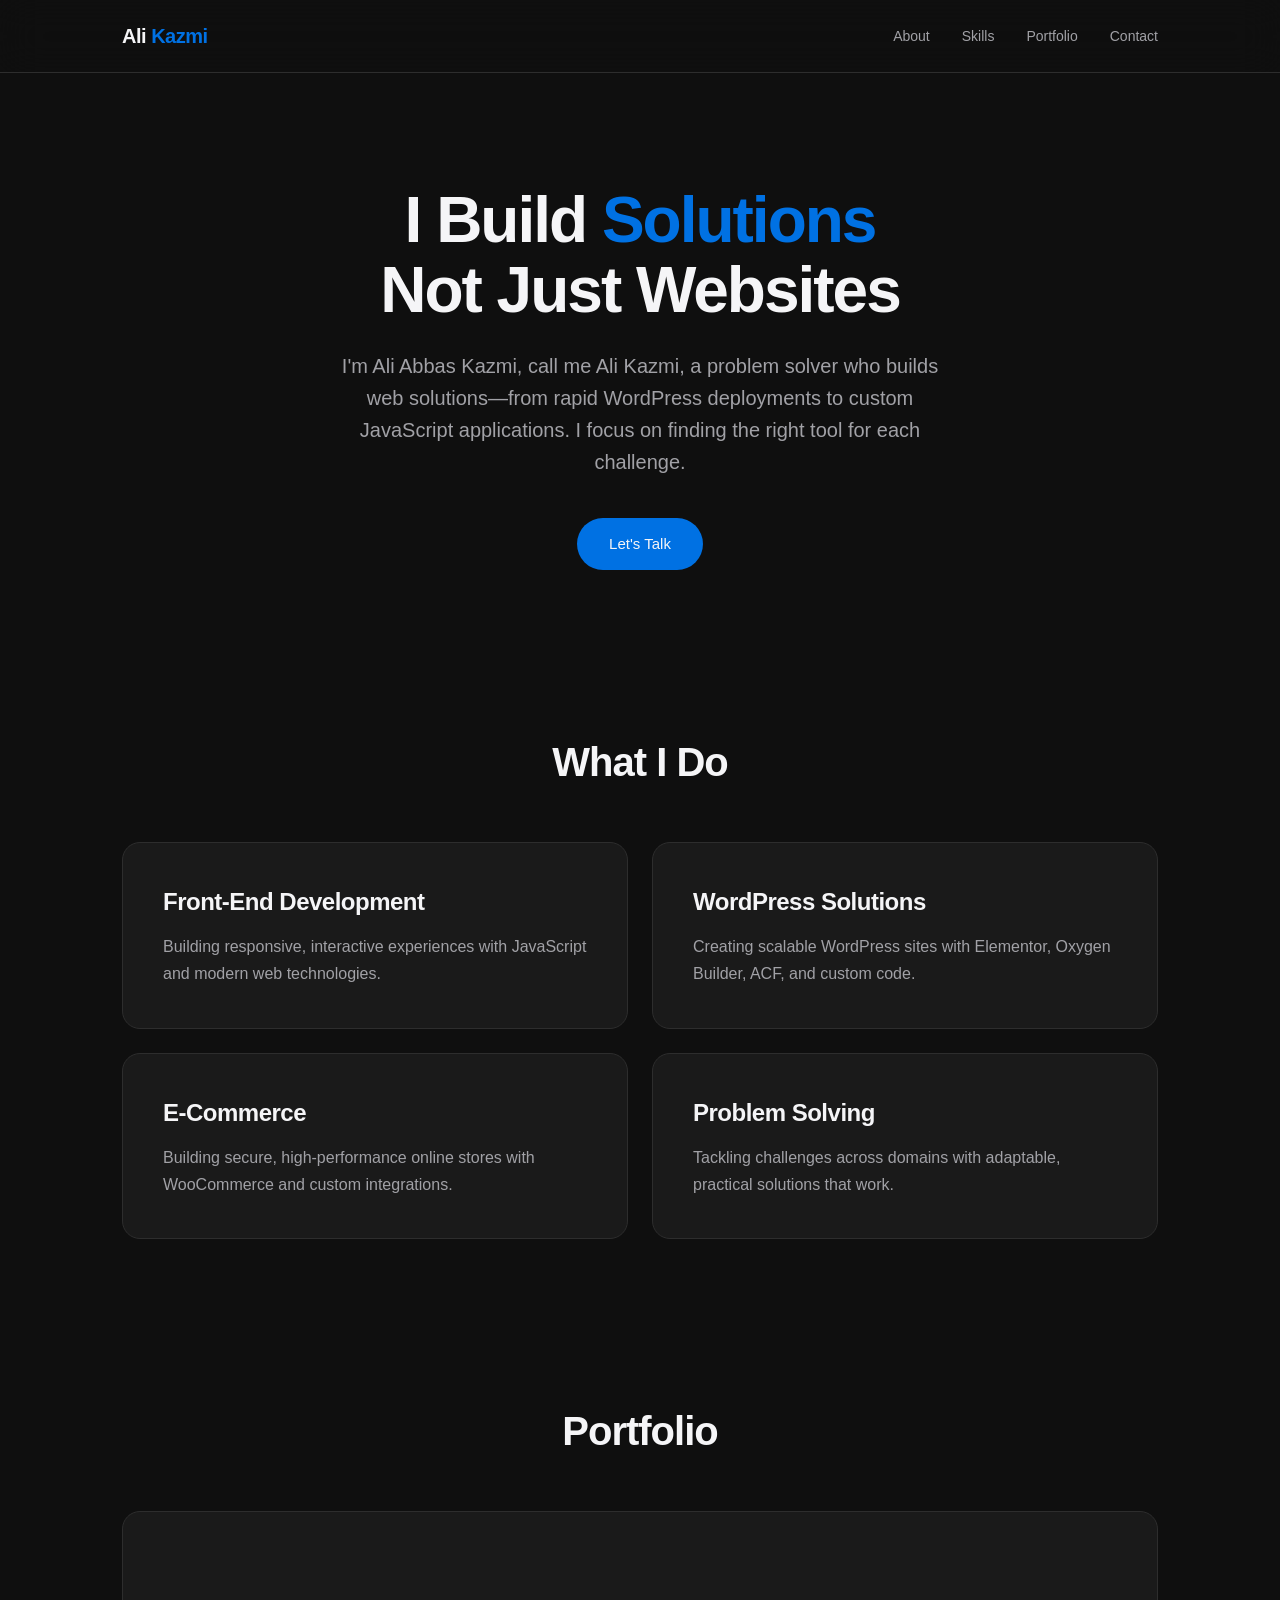
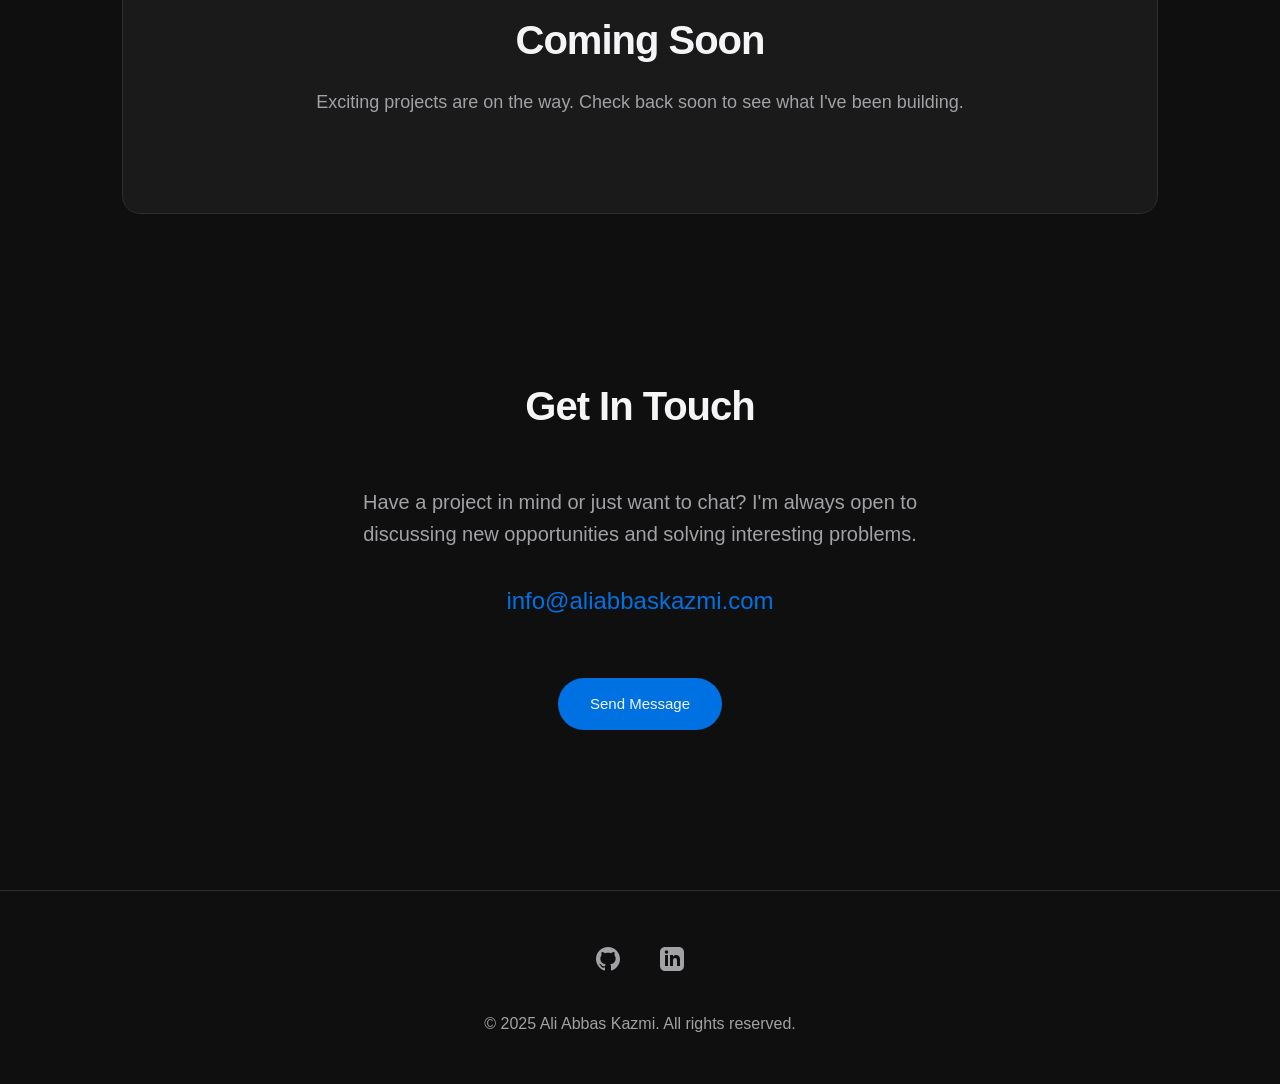
==== commit e0368dca: "Update name in hero section of index.html" ====
--- a/index.html
+++ b/index.html
@@ -366,7 +366,7 @@
     <div class="container">
         <section class="hero">
             <h1>I Build <span class="highlight">Solutions</span><br>Not Just Websites</h1>
-            <p>I'm Ali Kazmi, a problem solver who builds web solutions—from rapid WordPress deployments to custom JavaScript applications. I focus on finding the right tool for each challenge.</p>
+            <p>I'm Ali Abbas Kazmi, call me Ali Kazmi, a problem solver who builds web solutions—from rapid WordPress deployments to custom JavaScript applications. I focus on finding the right tool for each challenge.</p>
             <a href="#contact" class="cta-button">Let's Talk</a>
         </section>
 
@@ -413,12 +413,12 @@
 
     <footer>
         <div class="social-links">
-            <a href="https://github.com/alikazmi" title="GitHub" aria-label="GitHub">
+            <a href="https://github.com/alikazmidev" title="GitHub" aria-label="GitHub">
                 <svg width="24" height="24" viewBox="0 0 24 24" fill="currentColor">
                     <path d="M12 0c-6.626 0-12 5.373-12 12 0 5.302 3.438 9.8 8.207 11.387.599.111.793-.261.793-.577v-2.234c-3.338.726-4.033-1.416-4.033-1.416-.546-1.387-1.333-1.756-1.333-1.756-1.089-.745.083-.729.083-.729 1.205.084 1.839 1.237 1.839 1.237 1.07 1.834 2.807 1.304 3.492.997.107-.775.418-1.305.762-1.604-2.665-.305-5.467-1.334-5.467-5.931 0-1.311.469-2.381 1.236-3.221-.124-.303-.535-1.524.117-3.176 0 0 1.008-.322 3.301 1.23.957-.266 1.983-.399 3.003-.404 1.02.005 2.047.138 3.006.404 2.291-1.552 3.297-1.23 3.297-1.23.653 1.653.242 2.874.118 3.176.77.84 1.235 1.911 1.235 3.221 0 4.609-2.807 5.624-5.479 5.921.43.372.823 1.102.823 2.222v3.293c0 .319.192.694.801.576 4.765-1.589 8.199-6.086 8.199-11.386 0-6.627-5.373-12-12-12z"/>
                 </svg>
             </a>
-            <a href="https://linkedin.com/in/alikazmi" title="LinkedIn" aria-label="LinkedIn">
+            <a href="https://linkedin.com/in/aliabbaskazmi" title="LinkedIn" aria-label="LinkedIn">
                 <svg width="24" height="24" viewBox="0 0 24 24" fill="currentColor">
                     <path d="M19 0h-14c-2.761 0-5 2.239-5 5v14c0 2.761 2.239 5 5 5h14c2.762 0 5-2.239 5-5v-14c0-2.761-2.238-5-5-5zm-11 19h-3v-11h3v11zm-1.5-12.268c-.966 0-1.75-.79-1.75-1.764s.784-1.764 1.75-1.764 1.75.79 1.75 1.764-.783 1.764-1.75 1.764zm13.5 12.268h-3v-5.604c0-3.368-4-3.113-4 0v5.604h-3v-11h3v1.765c1.396-2.586 7-2.777 7 2.476v6.759z"/>
                 </svg>
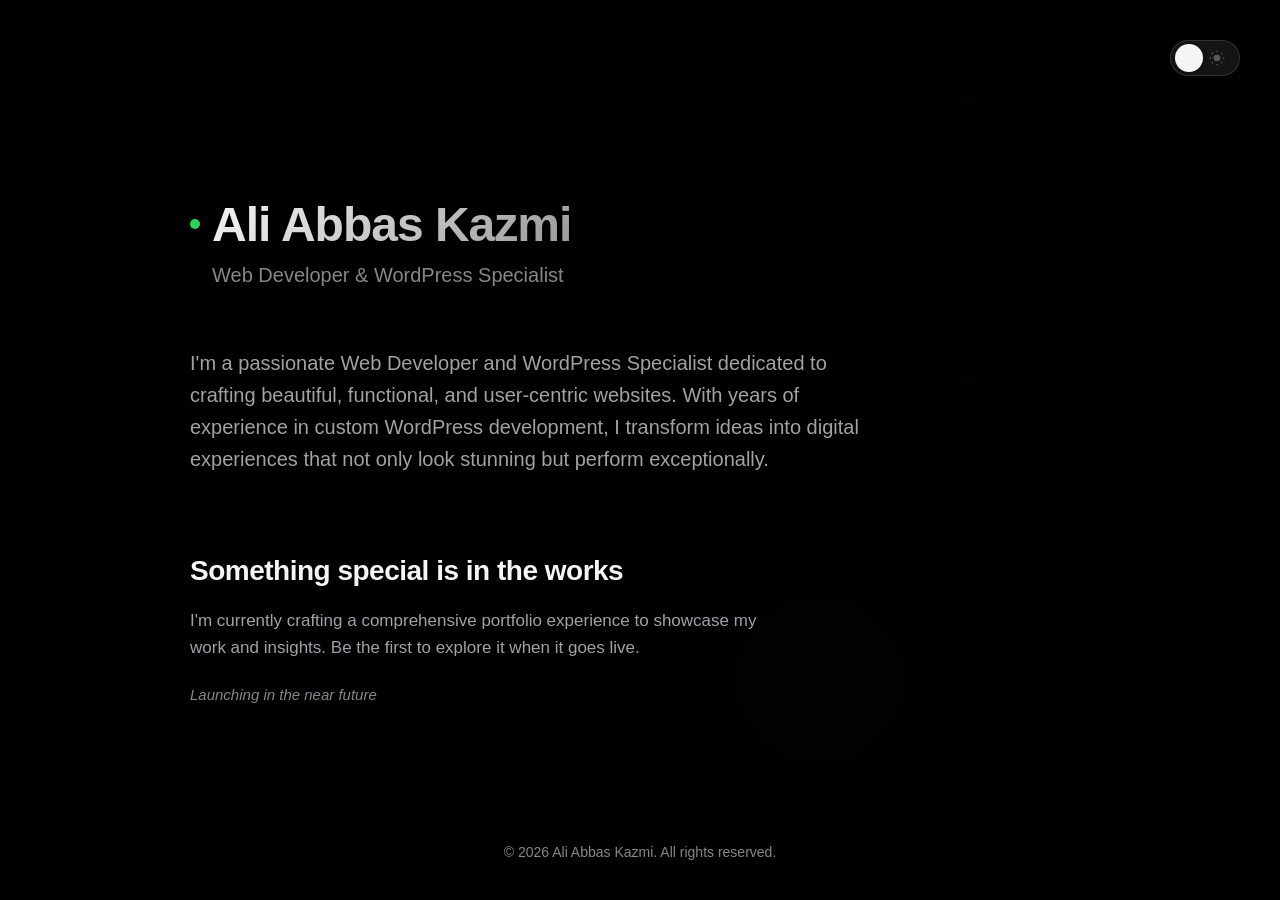
==== commit bea2e398: "Updated Index Pre-Launch of Portfolio Website, in Coming soon stage." ====
--- a/index.html
+++ b/index.html
@@ -3,7 +3,7 @@
 <head>
     <meta charset="UTF-8">
     <meta name="viewport" content="width=device-width, initial-scale=1.0">
-    <title>Ali Kazmi - Web Developer & Problem Solver</title>
+    <title>Ali Abbas Kazmi - Web Developer & WordPress Specialist</title>
     <style>
         * {
             margin: 0;
@@ -11,454 +11,428 @@
             box-sizing: border-box;
         }
 
-        :root {
-            --bg-dark: #0f0f0f;
-            --bg-card: #1a1a1a;
-            --accent: #0071e3;
-            --accent-hover: #0077ed;
-            --text-primary: #f5f5f7;
-            --text-secondary: #a1a1a6;
-            --border: #2d2d2d;
-        }
-
         body {
-            font-family: -apple-system, BlinkMacSystemFont, 'SF Pro Display', 'Segoe UI', Roboto, sans-serif;
-            background: var(--bg-dark);
-            color: var(--text-primary);
+            font-family: -apple-system, BlinkMacSystemFont, 'Segoe UI', Roboto, Oxygen, Ubuntu, Cantarell, sans-serif;
+            background: #000000;
+            color: #f5f5f7;
+            min-height: 100vh;
+            padding: 0;
+            transition: background 0.3s ease, color 0.3s ease;
+            position: relative;
+            overflow-x: hidden;
+        }
+
+        body.light-mode {
+            background: #ffffff;
+            color: #1d1d1f;
+        }
+
+        .main-content {
+            position: relative;
+            z-index: 2;
+            max-width: 980px;
+            margin: 0 auto;
+            padding: 80px 40px;
+            min-height: 100vh;
+            display: flex;
+            flex-direction: column;
+            justify-content: center;
+        }
+
+        /* Subtle gradient orb effect */
+        .gradient-orb {
+            position: fixed;
+            border-radius: 50%;
+            filter: blur(120px);
+            opacity: 0.06;
+            pointer-events: none;
+            z-index: 1;
+        }
+
+        .light-mode .gradient-orb {
+            opacity: 0.04;
+        }
+
+        .orb-1 {
+            width: 300px;
+            height: 300px;
+            background: radial-gradient(circle, rgba(99, 102, 241, 0.8), transparent);
+            top: 10%;
+            right: 15%;
+            animation: float1 25s ease-in-out infinite;
+        }
+
+        .orb-2 {
+            width: 250px;
+            height: 250px;
+            background: radial-gradient(circle, rgba(139, 92, 246, 0.8), transparent);
+            bottom: 20%;
+            left: 10%;
+            animation: float2 30s ease-in-out infinite;
+        }
+
+        .orb-3 {
+            width: 280px;
+            height: 280px;
+            background: radial-gradient(circle, rgba(168, 85, 247, 0.8), transparent);
+            top: 60%;
+            right: 25%;
+            animation: float3 28s ease-in-out infinite;
+        }
+
+        @keyframes float1 {
+            0%, 100% {
+                transform: translate(0, 0);
+            }
+            25% {
+                transform: translate(80px, -60px);
+            }
+            50% {
+                transform: translate(-40px, 80px);
+            }
+            75% {
+                transform: translate(60px, 40px);
+            }
+        }
+
+        @keyframes float2 {
+            0%, 100% {
+                transform: translate(0, 0);
+            }
+            33% {
+                transform: translate(-70px, -50px);
+            }
+            66% {
+                transform: translate(50px, 70px);
+            }
+        }
+
+        @keyframes float3 {
+            0%, 100% {
+                transform: translate(0, 0);
+            }
+            30% {
+                transform: translate(-60px, 70px);
+            }
+            60% {
+                transform: translate(70px, -40px);
+            }
+        }
+
+        /* Theme Toggle */
+        .theme-toggle {
+            position: fixed;
+            top: 40px;
+            right: 40px;
+            z-index: 1000;
+            background: rgba(255, 255, 255, 0.08);
+            border: 1px solid rgba(255, 255, 255, 0.12);
+            border-radius: 50px;
+            padding: 4px;
+            cursor: pointer;
+            transition: all 0.3s ease;
+            backdrop-filter: blur(10px);
+            display: flex;
+            align-items: center;
+            width: 70px;
+            height: 36px;
+        }
+
+        .light-mode .theme-toggle {
+            background: rgba(0, 0, 0, 0.08);
+            border: 1px solid rgba(0, 0, 0, 0.12);
+        }
+
+        .theme-toggle:hover {
+            background: rgba(255, 255, 255, 0.12);
+        }
+
+        .light-mode .theme-toggle:hover {
+            background: rgba(0, 0, 0, 0.12);
+        }
+
+        .toggle-slider {
+            width: 28px;
+            height: 28px;
+            background: #f5f5f7;
+            border-radius: 50%;
+            position: absolute;
+            left: 4px;
+            transition: all 0.3s cubic-bezier(0.4, 0, 0.2, 1);
+            box-shadow: 0 2px 4px rgba(0, 0, 0, 0.2);
+        }
+
+        .light-mode .toggle-slider {
+            background: #1d1d1f;
+            left: 38px;
+        }
+
+        .toggle-icons {
+            width: 100%;
+            height: 100%;
+            position: relative;
+            display: flex;
+            align-items: center;
+            justify-content: space-between;
+            padding: 0 10px;
+        }
+
+        .toggle-icon {
+            width: 16px;
+            height: 16px;
+            transition: opacity 0.3s ease;
+            z-index: 1;
+        }
+
+        .moon-icon {
+            opacity: 1;
+            color: #f5f5f7;
+        }
+
+        .light-mode .moon-icon {
+            opacity: 0.3;
+            color: #1d1d1f;
+        }
+
+        .sun-icon {
+            opacity: 0.3;
+            color: #f5f5f7;
+        }
+
+        .light-mode .sun-icon {
+            opacity: 1;
+            color: #1d1d1f;
+        }
+
+        /* SVG icons */
+        .toggle-icon svg {
+            width: 100%;
+            height: 100%;
+            fill: currentColor;
+        }
+
+        /* Header */
+        .header {
+            margin-bottom: 60px;
+        }
+
+        .author-info {
+            display: flex;
+            align-items: center;
+            gap: 12px;
+            margin-bottom: 12px;
+        }
+
+        .status-indicator {
+            width: 10px;
+            height: 10px;
+            background: #30d158;
+            border-radius: 50%;
+            animation: pulse 2s infinite;
+        }
+
+        @keyframes pulse {
+            0%, 100% { opacity: 1; transform: scale(1); }
+            50% { opacity: 0.6; transform: scale(0.95); }
+        }
+
+        .author-name {
+            font-size: 48px;
+            font-weight: 700;
+            letter-spacing: -1px;
+            background: linear-gradient(135deg, #f5f5f7 0%, #999 100%);
+            -webkit-background-clip: text;
+            -webkit-text-fill-color: transparent;
+            background-clip: text;
+            animation: subtleGlow 4s ease-in-out infinite;
+        }
+
+        @keyframes subtleGlow {
+            0%, 100% {
+                filter: brightness(1);
+            }
+            50% {
+                filter: brightness(1.1);
+            }
+        }
+
+        .light-mode .author-name {
+            background: linear-gradient(135deg, #1d1d1f 0%, #666 100%);
+            -webkit-background-clip: text;
+            -webkit-text-fill-color: transparent;
+            background-clip: text;
+        }
+
+        .subtitle {
+            font-size: 20px;
+            color: #86868b;
+            font-weight: 400;
+            margin-left: 22px;
+        }
+
+        /* About Section */
+        .about-section {
+            margin-bottom: 80px;
+        }
+
+        .about-text {
+            font-size: 20px;
             line-height: 1.6;
-            overflow-x: hidden;
-            -webkit-font-smoothing: antialiased;
-        }
-
-        .container {
-            max-width: 1100px;
-            margin: 0 auto;
-            padding: 0 2rem;
-        }
-
-        nav {
-            padding: 1.25rem 0;
-            position: sticky;
-            top: 0;
-            z-index: 1000;
-            background: rgba(15, 15, 15, 0.8);
-            backdrop-filter: blur(20px);
-            border-bottom: 1px solid var(--border);
-        }
-
-        .nav-container {
-            max-width: 1100px;
-            margin: 0 auto;
-            padding: 0 2rem;
-            display: flex;
-            justify-content: space-between;
-            align-items: center;
-        }
-
-        .logo {
-            font-size: 1.25rem;
+            color: #a1a1a6;
+            max-width: 700px;
+        }
+
+        .light-mode .about-text {
+            color: #515154;
+        }
+
+        /* Coming Soon Section */
+        .coming-soon {
+            max-width: 600px;
+        }
+
+        .coming-soon-title {
+            font-size: 28px;
             font-weight: 600;
+            margin-bottom: 20px;
+            color: #f5f5f7;
             letter-spacing: -0.5px;
         }
 
-        .logo span {
-            color: var(--accent);
-        }
-
-        .nav-links {
-            display: flex;
-            gap: 2rem;
-            list-style: none;
-        }
-
-        .nav-links a {
-            color: var(--text-secondary);
-            text-decoration: none;
-            transition: color 0.3s;
-            font-size: 0.875rem;
-            font-weight: 500;
-        }
-
-        .nav-links a:hover {
-            color: var(--text-primary);
-        }
-
-        .mobile-menu-btn {
-            display: none;
-            background: none;
-            border: none;
-            color: var(--text-primary);
-            font-size: 1.5rem;
-            cursor: pointer;
-            padding: 0.5rem;
-        }
-
-        .hero {
-            padding: 7rem 0 5rem;
+        .light-mode .coming-soon-title {
+            color: #1d1d1f;
+        }
+
+        .coming-soon-text {
+            font-size: 17px;
+            line-height: 1.6;
+            color: #a1a1a6;
+        }
+
+        .light-mode .coming-soon-text {
+            color: #515154;
+        }
+
+        .launch-text {
+            font-size: 15px;
+            color: #86868b;
+            margin-top: 25px;
+            font-style: italic;
+        }
+
+        /* Footer */
+        .footer {
+            position: fixed;
+            bottom: 40px;
+            left: 50%;
+            transform: translateX(-50%);
+            z-index: 100;
+        }
+
+        .copyright {
             text-align: center;
-        }
-
-        .hero h1 {
-            font-size: 4rem;
-            font-weight: 700;
-            margin-bottom: 1.5rem;
-            letter-spacing: -2px;
-            line-height: 1.1;
-        }
-
-        .hero .highlight {
-            color: var(--accent);
-        }
-
-        .hero p {
-            font-size: 1.25rem;
-            color: var(--text-secondary);
-            max-width: 600px;
-            margin: 0 auto 2.5rem;
-            line-height: 1.6;
-        }
-
-        .cta-button {
-            display: inline-block;
-            padding: 0.875rem 2rem;
-            background: var(--accent);
-            color: var(--text-primary);
-            text-decoration: none;
-            border-radius: 980px;
-            font-weight: 500;
-            font-size: 0.9375rem;
-            transition: all 0.3s;
-        }
-
-        .cta-button:hover {
-            background: var(--accent-hover);
-            transform: scale(1.02);
-        }
-
-        section {
-            padding: 5rem 0;
-        }
-
-        .section-title {
-            font-size: 2.5rem;
-            font-weight: 700;
-            margin-bottom: 3rem;
-            text-align: center;
-            letter-spacing: -1px;
-        }
-
-        .skills-grid {
-            display: grid;
-            grid-template-columns: repeat(2, 1fr);
-            gap: 1.5rem;
-            margin-top: 3rem;
-        }
-
-        .skill-card {
-            background: var(--bg-card);
-            border: 1px solid var(--border);
-            padding: 2.5rem;
-            border-radius: 18px;
-            transition: all 0.3s ease;
-        }
-
-        .skill-card:hover {
-            transform: translateY(-4px);
-            border-color: rgba(0, 113, 227, 0.5);
-            box-shadow: 0 20px 40px rgba(0, 0, 0, 0.4);
-        }
-
-        .skill-card h3 {
-            font-size: 1.5rem;
-            margin-bottom: 0.75rem;
-            font-weight: 600;
-            letter-spacing: -0.5px;
-        }
-
-        .skill-card p {
-            color: var(--text-secondary);
-            font-size: 1rem;
-            line-height: 1.7;
-        }
-
-        .coming-soon {
-            text-align: center;
-            padding: 6rem 2rem;
-            background: var(--bg-card);
-            border: 1px solid var(--border);
-            border-radius: 18px;
-        }
-
-        .coming-soon h2 {
-            font-size: 2.5rem;
-            margin-bottom: 1rem;
-            font-weight: 600;
-            letter-spacing: -1px;
-        }
-
-        .coming-soon p {
-            color: var(--text-secondary);
-            font-size: 1.125rem;
-        }
-
-        .contact-section {
-            text-align: center;
-            max-width: 600px;
-            margin: 0 auto;
-        }
-
-        .contact-section p {
-            font-size: 1.25rem;
-            color: var(--text-secondary);
-            margin-bottom: 2rem;
-            line-height: 1.6;
-        }
-
-        .contact-email {
-            display: inline-block;
-            font-size: 1.5rem;
-            color: var(--accent);
-            text-decoration: none;
-            font-weight: 500;
-            margin-bottom: 2rem;
-            transition: color 0.3s;
-        }
-
-        .contact-email:hover {
-            color: var(--accent-hover);
-        }
-
-        footer {
-            border-top: 1px solid var(--border);
-            padding: 3rem 0;
-            text-align: center;
-            color: var(--text-secondary);
-            margin-top: 5rem;
-        }
-
-        .social-links {
-            display: flex;
-            gap: 1.5rem;
-            justify-content: center;
-            margin-bottom: 1.5rem;
-        }
-
-        .social-links a {
-            color: var(--text-secondary);
-            text-decoration: none;
-            transition: all 0.3s;
-            padding: 0.5rem;
-        }
-
-        .social-links a:hover {
-            color: var(--text-primary);
-            transform: translateY(-2px);
-        }
-
-        @media (max-width: 980px) {
-            .skills-grid {
-                grid-template-columns: 1fr;
-            }
+            color: #86868b;
+            font-size: 14px;
         }
 
         @media (max-width: 768px) {
-            .mobile-menu-btn {
-                display: block;
-            }
-
-            .nav-links {
-                display: none;
-                position: absolute;
-                top: 100%;
-                left: 0;
-                right: 0;
-                background: rgba(26, 26, 26, 0.95);
-                backdrop-filter: blur(20px);
+            .main-content {
+                padding: 60px 30px;
+            }
+
+            .theme-toggle {
+                top: 20px;
+                right: 20px;
+            }
+
+            .author-name {
+                font-size: 36px;
+            }
+
+            .email-form {
                 flex-direction: column;
-                padding: 1.5rem 2rem;
-                gap: 1.25rem;
-                border-bottom: 1px solid var(--border);
-            }
-
-            .nav-links.active {
-                display: flex;
-            }
-
-            .hero {
-                padding: 4rem 0 3rem;
-            }
-
-            .hero h1 {
-                font-size: 2.5rem;
-            }
-
-            .hero p {
-                font-size: 1.125rem;
-            }
-
-            .section-title {
-                font-size: 2rem;
-            }
-
-            .skill-card {
-                padding: 2rem;
-            }
-
-            .coming-soon {
-                padding: 4rem 1.5rem;
-            }
-
-            .coming-soon h2 {
-                font-size: 2rem;
-            }
-
-            section {
-                padding: 3rem 0;
-            }
-        }
-
-        @media (max-width: 480px) {
-            .container,
-            .nav-container {
-                padding: 0 1.25rem;
-            }
-
-            .hero h1 {
-                font-size: 2rem;
-                letter-spacing: -1px;
-            }
-
-            .hero p {
-                font-size: 1rem;
-            }
-
-            .contact-email {
-                font-size: 1.25rem;
-                word-break: break-word;
-            }
-
-            .cta-button {
-                padding: 0.75rem 1.75rem;
-                font-size: 0.875rem;
-            }
-        }
-
-        ::selection {
-            background: var(--accent);
-            color: var(--text-primary);
+            }
+
+            .submit-btn {
+                width: 100%;
+            }
+
+            .footer {
+                bottom: 30px;
+            }
         }
     </style>
 </head>
 <body>
-    <nav>
-        <div class="nav-container">
-            <div class="logo">Ali <span>Kazmi</span></div>
-            <button class="mobile-menu-btn" onclick="toggleMenu()" aria-label="Menu">☰</button>
-            <ul class="nav-links" id="navLinks">
-                <li><a href="#about" onclick="closeMenu()">About</a></li>
-                <li><a href="#skills" onclick="closeMenu()">Skills</a></li>
-                <li><a href="#portfolio" onclick="closeMenu()">Portfolio</a></li>
-                <li><a href="#contact" onclick="closeMenu()">Contact</a></li>
-            </ul>
+    <!-- Gradient Orbs -->
+    <div class="gradient-orb orb-1"></div>
+    <div class="gradient-orb orb-2"></div>
+    <div class="gradient-orb orb-3"></div>
+
+    <!-- Theme Toggle -->
+    <div class="theme-toggle" onclick="toggleTheme()">
+        <div class="toggle-slider"></div>
+        <div class="toggle-icons">
+            <div class="toggle-icon moon-icon">
+                <svg viewBox="0 0 24 24">
+                    <path d="M21 12.79A9 9 0 1 1 11.21 3 7 7 0 0 0 21 12.79z"/>
+                </svg>
+            </div>
+            <div class="toggle-icon sun-icon">
+                <svg viewBox="0 0 24 24">
+                    <circle cx="12" cy="12" r="5"/>
+                    <line x1="12" y1="1" x2="12" y2="3" stroke="currentColor" stroke-width="2"/>
+                    <line x1="12" y1="21" x2="12" y2="23" stroke="currentColor" stroke-width="2"/>
+                    <line x1="4.22" y1="4.22" x2="5.64" y2="5.64" stroke="currentColor" stroke-width="2"/>
+                    <line x1="18.36" y1="18.36" x2="19.78" y2="19.78" stroke="currentColor" stroke-width="2"/>
+                    <line x1="1" y1="12" x2="3" y2="12" stroke="currentColor" stroke-width="2"/>
+                    <line x1="21" y1="12" x2="23" y2="12" stroke="currentColor" stroke-width="2"/>
+                    <line x1="4.22" y1="19.78" x2="5.64" y2="18.36" stroke="currentColor" stroke-width="2"/>
+                    <line x1="18.36" y1="5.64" x2="19.78" y2="4.22" stroke="currentColor" stroke-width="2"/>
+                </svg>
+            </div>
         </div>
-    </nav>
-
-    <div class="container">
-        <section class="hero">
-            <h1>I Build <span class="highlight">Solutions</span><br>Not Just Websites</h1>
-            <p>I'm Ali Abbas Kazmi, call me Ali Kazmi, a problem solver who builds web solutions—from rapid WordPress deployments to custom JavaScript applications. I focus on finding the right tool for each challenge.</p>
-            <a href="#contact" class="cta-button">Let's Talk</a>
-        </section>
-
-        <section id="about">
-            <h2 class="section-title">What I Do</h2>
-            <div class="skills-grid">
-                <div class="skill-card">
-                    <h3>Front-End Development</h3>
-                    <p>Building responsive, interactive experiences with JavaScript and modern web technologies.</p>
-                </div>
-                <div class="skill-card">
-                    <h3>WordPress Solutions</h3>
-                    <p>Creating scalable WordPress sites with Elementor, Oxygen Builder, ACF, and custom code.</p>
-                </div>
-                <div class="skill-card">
-                    <h3>E-Commerce</h3>
-                    <p>Building secure, high-performance online stores with WooCommerce and custom integrations.</p>
-                </div>
-                <div class="skill-card">
-                    <h3>Problem Solving</h3>
-                    <p>Tackling challenges across domains with adaptable, practical solutions that work.</p>
-                </div>
+    </div>
+
+    <div class="main-content">
+        <!-- Header -->
+        <div class="header">
+            <div class="author-info">
+                <div class="status-indicator"></div>
+                <div class="author-name">Ali Abbas Kazmi</div>
             </div>
-        </section>
-
-        <section id="portfolio">
-            <h2 class="section-title">Portfolio</h2>
-            <div class="coming-soon">
-                <h2>Coming Soon</h2>
-                <p>Exciting projects are on the way. Check back soon to see what I've been building.</p>
-            </div>
-        </section>
-
-        <section id="contact">
-            <h2 class="section-title">Get In Touch</h2>
-            <div class="contact-section">
-                <p>Have a project in mind or just want to chat? I'm always open to discussing new opportunities and solving interesting problems.</p>
-                <a href="mailto:info@aliabbaskazmi.com" class="contact-email">info@aliabbaskazmi.com</a>
-                <br><br>
-                <a href="mailto:info@aliabbaskazmi.com" class="cta-button">Send Message</a>
-            </div>
-        </section>
+            <div class="subtitle">Web Developer & WordPress Specialist</div>
+        </div>
+
+        <!-- About Section -->
+        <div class="about-section">
+            <p class="about-text">
+                I'm a passionate Web Developer and WordPress Specialist dedicated to crafting beautiful, functional, and user-centric websites. With years of experience in custom WordPress development, I transform ideas into digital experiences that not only look stunning but perform exceptionally.
+            </p>
+        </div>
+
+        <!-- Coming Soon Section -->
+        <div class="coming-soon">
+            <h2 class="coming-soon-title">Something special is in the works</h2>
+            <p class="coming-soon-text">
+                I'm currently crafting a comprehensive portfolio experience to showcase my work and insights. Be the first to explore it when it goes live.
+            </p>
+            <p class="launch-text">Launching in the near future</p>
+        </div>
     </div>
 
-    <footer>
-        <div class="social-links">
-            <a href="https://github.com/alikazmidev" title="GitHub" aria-label="GitHub">
-                <svg width="24" height="24" viewBox="0 0 24 24" fill="currentColor">
-                    <path d="M12 0c-6.626 0-12 5.373-12 12 0 5.302 3.438 9.8 8.207 11.387.599.111.793-.261.793-.577v-2.234c-3.338.726-4.033-1.416-4.033-1.416-.546-1.387-1.333-1.756-1.333-1.756-1.089-.745.083-.729.083-.729 1.205.084 1.839 1.237 1.839 1.237 1.07 1.834 2.807 1.304 3.492.997.107-.775.418-1.305.762-1.604-2.665-.305-5.467-1.334-5.467-5.931 0-1.311.469-2.381 1.236-3.221-.124-.303-.535-1.524.117-3.176 0 0 1.008-.322 3.301 1.23.957-.266 1.983-.399 3.003-.404 1.02.005 2.047.138 3.006.404 2.291-1.552 3.297-1.23 3.297-1.23.653 1.653.242 2.874.118 3.176.77.84 1.235 1.911 1.235 3.221 0 4.609-2.807 5.624-5.479 5.921.43.372.823 1.102.823 2.222v3.293c0 .319.192.694.801.576 4.765-1.589 8.199-6.086 8.199-11.386 0-6.627-5.373-12-12-12z"/>
-                </svg>
-            </a>
-            <a href="https://linkedin.com/in/aliabbaskazmi" title="LinkedIn" aria-label="LinkedIn">
-                <svg width="24" height="24" viewBox="0 0 24 24" fill="currentColor">
-                    <path d="M19 0h-14c-2.761 0-5 2.239-5 5v14c0 2.761 2.239 5 5 5h14c2.762 0 5-2.239 5-5v-14c0-2.761-2.238-5-5-5zm-11 19h-3v-11h3v11zm-1.5-12.268c-.966 0-1.75-.79-1.75-1.764s.784-1.764 1.75-1.764 1.75.79 1.75 1.764-.783 1.764-1.75 1.764zm13.5 12.268h-3v-5.604c0-3.368-4-3.113-4 0v5.604h-3v-11h3v1.765c1.396-2.586 7-2.777 7 2.476v6.759z"/>
-                </svg>
-            </a>
+    <!-- Footer -->
+    <div class="footer">
+        <div class="copyright">
+            © 2026 Ali Abbas Kazmi. All rights reserved.
         </div>
-        <p>&copy; 2025 Ali Abbas Kazmi. All rights reserved.</p>
-    </footer>
+    </div>
 
     <script>
-        function toggleMenu() {
-            const navLinks = document.getElementById('navLinks');
-            navLinks.classList.toggle('active');
-        }
-
-        function closeMenu() {
-            const navLinks = document.getElementById('navLinks');
-            navLinks.classList.remove('active');
-        }
-
-        document.addEventListener('click', function(event) {
-            const nav = document.querySelector('nav');
-            const navLinks = document.getElementById('navLinks');
-            
-            if (!nav.contains(event.target)) {
-                navLinks.classList.remove('active');
-            }
-        });
-
-        document.querySelectorAll('a[href^="#"]').forEach(anchor => {
-            anchor.addEventListener('click', function (e) {
-                e.preventDefault();
-                const target = document.querySelector(this.getAttribute('href'));
-                if (target) {
-                    target.scrollIntoView({
-                        behavior: 'smooth',
-                        block: 'start'
-                    });
-                }
-            });
-        });
+        // Theme Toggle
+        function toggleTheme() {
+            document.body.classList.toggle('light-mode');
+        }
     </script>
 </body>
 </html>
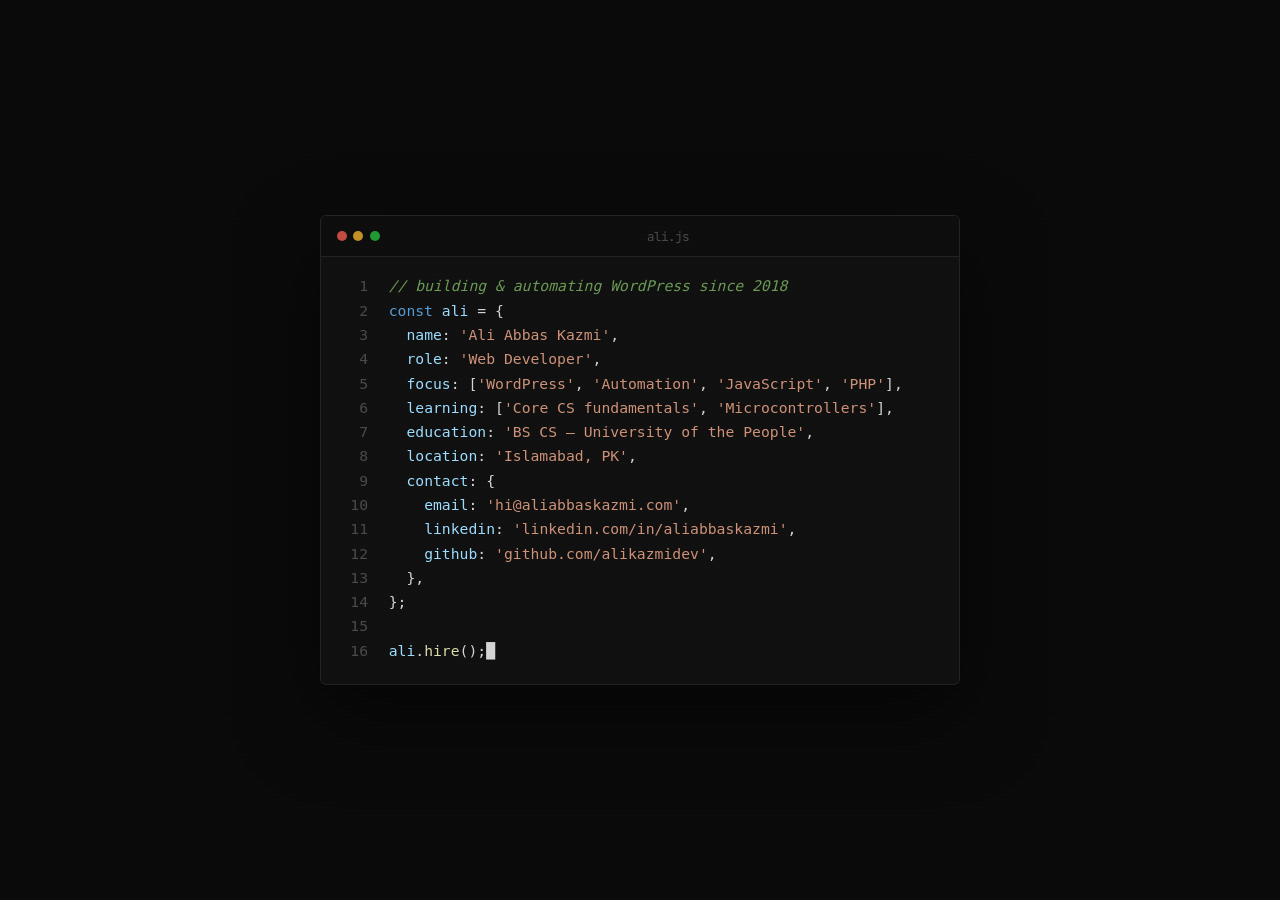
==== commit 0ebab03f: "Updated Homepage & SEO Settings" ====
--- a/index.html
+++ b/index.html
@@ -1,438 +1,82 @@
 <!DOCTYPE html>
 <html lang="en">
 <head>
-    <meta charset="UTF-8">
-    <meta name="viewport" content="width=device-width, initial-scale=1.0">
-    <title>Ali Abbas Kazmi - Web Developer & WordPress Specialist</title>
-    <style>
-        * {
-            margin: 0;
-            padding: 0;
-            box-sizing: border-box;
-        }
+<meta charset="UTF-8">
+<meta name="viewport" content="width=device-width, initial-scale=1.0">
+<title>Ali Abbas Kazmi — Web Developer</title>
+<meta name="description" content="Ali Abbas Kazmi — Web Developer, WordPress Specialist, Automation Builder based in Islamabad, Pakistan.">
+<meta name="robots" content="index, follow">
+<link rel="canonical" href="https://aliabbaskazmi.com/">
 
-        body {
-            font-family: -apple-system, BlinkMacSystemFont, 'Segoe UI', Roboto, Oxygen, Ubuntu, Cantarell, sans-serif;
-            background: #000000;
-            color: #f5f5f7;
-            min-height: 100vh;
-            padding: 0;
-            transition: background 0.3s ease, color 0.3s ease;
-            position: relative;
-            overflow-x: hidden;
-        }
+<!-- Open Graph -->
+<meta property="og:type" content="profile">
+<meta property="og:title" content="Ali Abbas Kazmi — Web Developer">
+<meta property="og:description" content="Web Developer, WordPress Specialist, Automation Builder based in Islamabad, Pakistan.">
+<meta property="og:url" content="https://aliabbaskazmi.com/">
+<meta property="og:site_name" content="Ali Abbas Kazmi">
 
-        body.light-mode {
-            background: #ffffff;
-            color: #1d1d1f;
-        }
+<!-- Twitter card -->
+<meta name="twitter:card" content="summary">
+<meta name="twitter:title" content="Ali Abbas Kazmi — Web Developer">
+<meta name="twitter:description" content="Web Developer, WordPress Specialist, Automation Builder based in Islamabad, Pakistan.">
 
-        .main-content {
-            position: relative;
-            z-index: 2;
-            max-width: 980px;
-            margin: 0 auto;
-            padding: 80px 40px;
-            min-height: 100vh;
-            display: flex;
-            flex-direction: column;
-            justify-content: center;
-        }
+<!-- Structured data (helps Google's knowledge graph and LLM crawlers alike) -->
+<script type="application/ld+json">
+{
+  "@context": "https://schema.org",
+  "@type": "Person",
+  "name": "Ali Abbas Kazmi",
+  "url": "https://aliabbaskazmi.com/",
+  "jobTitle": "Web Developer",
+  "description": "Web Developer, WordPress Specialist, and Automation Builder.",
+  "email": "mailto:hi@aliabbaskazmi.com",
+  "address": {
+    "@type": "PostalAddress",
+    "addressLocality": "Islamabad",
+    "addressCountry": "PK"
+  },
+  "knowsAbout": ["WordPress", "JavaScript", "PHP", "Zapier", "GoHighLevel", "Automation"],
+  "sameAs": [
+    "https://www.linkedin.com/in/aliabbaskazmi/",
+    "https://github.com/alikazmidev"
+  ]
+}
+</script>
 
-        /* Subtle gradient orb effect */
-        .gradient-orb {
-            position: fixed;
-            border-radius: 50%;
-            filter: blur(120px);
-            opacity: 0.06;
-            pointer-events: none;
-            z-index: 1;
-        }
-
-        .light-mode .gradient-orb {
-            opacity: 0.04;
-        }
-
-        .orb-1 {
-            width: 300px;
-            height: 300px;
-            background: radial-gradient(circle, rgba(99, 102, 241, 0.8), transparent);
-            top: 10%;
-            right: 15%;
-            animation: float1 25s ease-in-out infinite;
-        }
-
-        .orb-2 {
-            width: 250px;
-            height: 250px;
-            background: radial-gradient(circle, rgba(139, 92, 246, 0.8), transparent);
-            bottom: 20%;
-            left: 10%;
-            animation: float2 30s ease-in-out infinite;
-        }
-
-        .orb-3 {
-            width: 280px;
-            height: 280px;
-            background: radial-gradient(circle, rgba(168, 85, 247, 0.8), transparent);
-            top: 60%;
-            right: 25%;
-            animation: float3 28s ease-in-out infinite;
-        }
-
-        @keyframes float1 {
-            0%, 100% {
-                transform: translate(0, 0);
-            }
-            25% {
-                transform: translate(80px, -60px);
-            }
-            50% {
-                transform: translate(-40px, 80px);
-            }
-            75% {
-                transform: translate(60px, 40px);
-            }
-        }
-
-        @keyframes float2 {
-            0%, 100% {
-                transform: translate(0, 0);
-            }
-            33% {
-                transform: translate(-70px, -50px);
-            }
-            66% {
-                transform: translate(50px, 70px);
-            }
-        }
-
-        @keyframes float3 {
-            0%, 100% {
-                transform: translate(0, 0);
-            }
-            30% {
-                transform: translate(-60px, 70px);
-            }
-            60% {
-                transform: translate(70px, -40px);
-            }
-        }
-
-        /* Theme Toggle */
-        .theme-toggle {
-            position: fixed;
-            top: 40px;
-            right: 40px;
-            z-index: 1000;
-            background: rgba(255, 255, 255, 0.08);
-            border: 1px solid rgba(255, 255, 255, 0.12);
-            border-radius: 50px;
-            padding: 4px;
-            cursor: pointer;
-            transition: all 0.3s ease;
-            backdrop-filter: blur(10px);
-            display: flex;
-            align-items: center;
-            width: 70px;
-            height: 36px;
-        }
-
-        .light-mode .theme-toggle {
-            background: rgba(0, 0, 0, 0.08);
-            border: 1px solid rgba(0, 0, 0, 0.12);
-        }
-
-        .theme-toggle:hover {
-            background: rgba(255, 255, 255, 0.12);
-        }
-
-        .light-mode .theme-toggle:hover {
-            background: rgba(0, 0, 0, 0.12);
-        }
-
-        .toggle-slider {
-            width: 28px;
-            height: 28px;
-            background: #f5f5f7;
-            border-radius: 50%;
-            position: absolute;
-            left: 4px;
-            transition: all 0.3s cubic-bezier(0.4, 0, 0.2, 1);
-            box-shadow: 0 2px 4px rgba(0, 0, 0, 0.2);
-        }
-
-        .light-mode .toggle-slider {
-            background: #1d1d1f;
-            left: 38px;
-        }
-
-        .toggle-icons {
-            width: 100%;
-            height: 100%;
-            position: relative;
-            display: flex;
-            align-items: center;
-            justify-content: space-between;
-            padding: 0 10px;
-        }
-
-        .toggle-icon {
-            width: 16px;
-            height: 16px;
-            transition: opacity 0.3s ease;
-            z-index: 1;
-        }
-
-        .moon-icon {
-            opacity: 1;
-            color: #f5f5f7;
-        }
-
-        .light-mode .moon-icon {
-            opacity: 0.3;
-            color: #1d1d1f;
-        }
-
-        .sun-icon {
-            opacity: 0.3;
-            color: #f5f5f7;
-        }
-
-        .light-mode .sun-icon {
-            opacity: 1;
-            color: #1d1d1f;
-        }
-
-        /* SVG icons */
-        .toggle-icon svg {
-            width: 100%;
-            height: 100%;
-            fill: currentColor;
-        }
-
-        /* Header */
-        .header {
-            margin-bottom: 60px;
-        }
-
-        .author-info {
-            display: flex;
-            align-items: center;
-            gap: 12px;
-            margin-bottom: 12px;
-        }
-
-        .status-indicator {
-            width: 10px;
-            height: 10px;
-            background: #30d158;
-            border-radius: 50%;
-            animation: pulse 2s infinite;
-        }
-
-        @keyframes pulse {
-            0%, 100% { opacity: 1; transform: scale(1); }
-            50% { opacity: 0.6; transform: scale(0.95); }
-        }
-
-        .author-name {
-            font-size: 48px;
-            font-weight: 700;
-            letter-spacing: -1px;
-            background: linear-gradient(135deg, #f5f5f7 0%, #999 100%);
-            -webkit-background-clip: text;
-            -webkit-text-fill-color: transparent;
-            background-clip: text;
-            animation: subtleGlow 4s ease-in-out infinite;
-        }
-
-        @keyframes subtleGlow {
-            0%, 100% {
-                filter: brightness(1);
-            }
-            50% {
-                filter: brightness(1.1);
-            }
-        }
-
-        .light-mode .author-name {
-            background: linear-gradient(135deg, #1d1d1f 0%, #666 100%);
-            -webkit-background-clip: text;
-            -webkit-text-fill-color: transparent;
-            background-clip: text;
-        }
-
-        .subtitle {
-            font-size: 20px;
-            color: #86868b;
-            font-weight: 400;
-            margin-left: 22px;
-        }
-
-        /* About Section */
-        .about-section {
-            margin-bottom: 80px;
-        }
-
-        .about-text {
-            font-size: 20px;
-            line-height: 1.6;
-            color: #a1a1a6;
-            max-width: 700px;
-        }
-
-        .light-mode .about-text {
-            color: #515154;
-        }
-
-        /* Coming Soon Section */
-        .coming-soon {
-            max-width: 600px;
-        }
-
-        .coming-soon-title {
-            font-size: 28px;
-            font-weight: 600;
-            margin-bottom: 20px;
-            color: #f5f5f7;
-            letter-spacing: -0.5px;
-        }
-
-        .light-mode .coming-soon-title {
-            color: #1d1d1f;
-        }
-
-        .coming-soon-text {
-            font-size: 17px;
-            line-height: 1.6;
-            color: #a1a1a6;
-        }
-
-        .light-mode .coming-soon-text {
-            color: #515154;
-        }
-
-        .launch-text {
-            font-size: 15px;
-            color: #86868b;
-            margin-top: 25px;
-            font-style: italic;
-        }
-
-        /* Footer */
-        .footer {
-            position: fixed;
-            bottom: 40px;
-            left: 50%;
-            transform: translateX(-50%);
-            z-index: 100;
-        }
-
-        .copyright {
-            text-align: center;
-            color: #86868b;
-            font-size: 14px;
-        }
-
-        @media (max-width: 768px) {
-            .main-content {
-                padding: 60px 30px;
-            }
-
-            .theme-toggle {
-                top: 20px;
-                right: 20px;
-            }
-
-            .author-name {
-                font-size: 36px;
-            }
-
-            .email-form {
-                flex-direction: column;
-            }
-
-            .submit-btn {
-                width: 100%;
-            }
-
-            .footer {
-                bottom: 30px;
-            }
-        }
-    </style>
+<link rel="preconnect" href="https://fonts.googleapis.com">
+<link rel="preconnect" href="https://fonts.gstatic.com" crossorigin>
+<link href="https://fonts.googleapis.com/css2?family=JetBrains+Mono:wght@400;500;700&display=swap" rel="stylesheet">
+<link rel="stylesheet" href="style.css">
 </head>
 <body>
-    <!-- Gradient Orbs -->
-    <div class="gradient-orb orb-1"></div>
-    <div class="gradient-orb orb-2"></div>
-    <div class="gradient-orb orb-3"></div>
 
-    <!-- Theme Toggle -->
-    <div class="theme-toggle" onclick="toggleTheme()">
-        <div class="toggle-slider"></div>
-        <div class="toggle-icons">
-            <div class="toggle-icon moon-icon">
-                <svg viewBox="0 0 24 24">
-                    <path d="M21 12.79A9 9 0 1 1 11.21 3 7 7 0 0 0 21 12.79z"/>
-                </svg>
-            </div>
-            <div class="toggle-icon sun-icon">
-                <svg viewBox="0 0 24 24">
-                    <circle cx="12" cy="12" r="5"/>
-                    <line x1="12" y1="1" x2="12" y2="3" stroke="currentColor" stroke-width="2"/>
-                    <line x1="12" y1="21" x2="12" y2="23" stroke="currentColor" stroke-width="2"/>
-                    <line x1="4.22" y1="4.22" x2="5.64" y2="5.64" stroke="currentColor" stroke-width="2"/>
-                    <line x1="18.36" y1="18.36" x2="19.78" y2="19.78" stroke="currentColor" stroke-width="2"/>
-                    <line x1="1" y1="12" x2="3" y2="12" stroke="currentColor" stroke-width="2"/>
-                    <line x1="21" y1="12" x2="23" y2="12" stroke="currentColor" stroke-width="2"/>
-                    <line x1="4.22" y1="19.78" x2="5.64" y2="18.36" stroke="currentColor" stroke-width="2"/>
-                    <line x1="18.36" y1="5.64" x2="19.78" y2="4.22" stroke="currentColor" stroke-width="2"/>
-                </svg>
-            </div>
-        </div>
-    </div>
+<div class="scanlines" aria-hidden="true"></div>
 
-    <div class="main-content">
-        <!-- Header -->
-        <div class="header">
-            <div class="author-info">
-                <div class="status-indicator"></div>
-                <div class="author-name">Ali Abbas Kazmi</div>
-            </div>
-            <div class="subtitle">Web Developer & WordPress Specialist</div>
-        </div>
+<main class="editor">
+  <div class="titlebar">
+    <span class="dots"><span class="dot red"></span><span class="dot yellow"></span><span class="dot green"></span></span>
+    <span class="filename">ali.js</span>
+  </div>
 
-        <!-- About Section -->
-        <div class="about-section">
-            <p class="about-text">
-                I'm a passionate Web Developer and WordPress Specialist dedicated to crafting beautiful, functional, and user-centric websites. With years of experience in custom WordPress development, I transform ideas into digital experiences that not only look stunning but perform exceptionally.
-            </p>
-        </div>
+  <pre class="code"><code
+><span class="ln">1</span><span class="c">// building &amp; automating WordPress since 2018</span>
+<span class="ln">2</span><span class="kw">const</span> <span class="var">ali</span> <span class="p">=</span> <span class="p">{</span>
+<span class="ln">3</span>  <span class="k">name</span><span class="p">:</span> <span class="s">'Ali Abbas Kazmi'</span><span class="p">,</span>
+<span class="ln">4</span>  <span class="k">role</span><span class="p">:</span> <span class="s">'Web Developer'</span><span class="p">,</span>
+<span class="ln">5</span>  <span class="k">focus</span><span class="p">:</span> <span class="p">[</span><span class="s">'WordPress'</span><span class="p">, </span><span class="s">'Automation'</span><span class="p">, </span><span class="s">'JavaScript'</span><span class="p">, </span><span class="s">'PHP'</span><span class="p">]</span><span class="p">,</span>
+<span class="ln">6</span>  <span class="k">learning</span><span class="p">:</span> <span class="p">[</span><span class="s">'Core CS fundamentals'</span><span class="p">, </span><span class="s">'Microcontrollers'</span><span class="p">]</span><span class="p">,</span>
+<span class="ln">7</span>  <span class="k">education</span><span class="p">:</span> <span class="s">'BS CS &mdash; University of the People'</span><span class="p">,</span>
+<span class="ln">8</span>  <span class="k">location</span><span class="p">:</span> <span class="s">'Islamabad, PK'</span><span class="p">,</span>
+<span class="ln">9</span>  <span class="k">contact</span><span class="p">:</span> <span class="p">{</span>
+<span class="ln">10</span>    <span class="k">email</span><span class="p">:</span> <span class="s">'<a href="mailto:hi@aliabbaskazmi.com">hi@aliabbaskazmi.com</a>'</span><span class="p">,</span>
+<span class="ln">11</span>    <span class="k">linkedin</span><span class="p">:</span> <span class="s">'<a href="https://www.linkedin.com/in/aliabbaskazmi/" target="_blank" rel="noopener">linkedin.com/in/aliabbaskazmi</a>'</span><span class="p">,</span>
+<span class="ln">12</span>    <span class="k">github</span><span class="p">:</span> <span class="s">'<a href="https://github.com/alikazmidev" target="_blank" rel="noopener">github.com/alikazmidev</a>'</span><span class="p">,</span>
+<span class="ln">13</span>  <span class="p">}</span><span class="p">,</span>
+<span class="ln">14</span><span class="p">}</span><span class="p">;</span>
+<span class="ln">15</span>
+<span class="ln">16</span><span class="var">ali</span><span class="p">.</span><span class="fn">hire</span><span class="p">()</span><span class="p">;</span><span class="cursor">&#9608;</span></code></pre>
+</main>
 
-        <!-- Coming Soon Section -->
-        <div class="coming-soon">
-            <h2 class="coming-soon-title">Something special is in the works</h2>
-            <p class="coming-soon-text">
-                I'm currently crafting a comprehensive portfolio experience to showcase my work and insights. Be the first to explore it when it goes live.
-            </p>
-            <p class="launch-text">Launching in the near future</p>
-        </div>
-    </div>
-
-    <!-- Footer -->
-    <div class="footer">
-        <div class="copyright">
-            © 2026 Ali Abbas Kazmi. All rights reserved.
-        </div>
-    </div>
-
-    <script>
-        // Theme Toggle
-        function toggleTheme() {
-            document.body.classList.toggle('light-mode');
-        }
-    </script>
+<script src="script.js"></script>
 </body>
 </html>
--- a/style.css
+++ b/style.css
@@ -0,0 +1,132 @@
+:root{
+  --bg:      #0a0a0a;
+  --panel:   #101010;
+  --line:    #232323;
+  --gutter:  #4a4a48;
+  --text:    #d4d4d4;
+
+  --c-comment: #6a9955;
+  --c-keyword: #569cd6;
+  --c-var:     #9cdcfe;
+  --c-key:     #9cdcfe;
+  --c-string:  #ce9178;
+  --c-punct:   #d4d4d4;
+  --c-fn:      #dcdcaa;
+
+  --font: 'JetBrains Mono', monospace;
+}
+
+*{ box-sizing: border-box; }
+::selection{ background: #264f78; color: #fff; }
+
+html, body{
+  height: 100%;
+  margin: 0;
+  overscroll-behavior: none;
+}
+
+body{
+  background: var(--bg);
+  color: var(--text);
+  font-family: var(--font);
+  display: flex;
+  align-items: center;
+  justify-content: center;
+  overflow: hidden;
+  padding: 3vh 4vw;
+}
+
+a{ color: inherit; text-decoration: none; border-bottom: 1px solid transparent; }
+a:hover, a:focus-visible{ border-bottom-color: currentColor; }
+a:focus-visible{ outline: 1px solid var(--c-var); outline-offset: 2px; }
+
+@media (prefers-reduced-motion: reduce){
+  *{ animation-duration: .001ms !important; }
+}
+
+.scanlines{
+  position: fixed;
+  inset: 0;
+  z-index: 5;
+  pointer-events: none;
+  background: repeating-linear-gradient(
+    to bottom,
+    rgba(255,255,255,0) 0px,
+    rgba(255,255,255,0) 2px,
+    rgba(255,255,255,.015) 3px,
+    rgba(255,255,255,0) 4px
+  );
+}
+
+/* =========================================================
+   EDITOR WINDOW
+   ========================================================= */
+.editor{
+  width: 100%;
+  max-width: 640px;
+  background: var(--panel);
+  border: 1px solid var(--line);
+  border-radius: 6px;
+  overflow: hidden;
+  box-shadow: 0 30px 80px rgba(0,0,0,.5);
+}
+
+.titlebar{
+  display: flex;
+  align-items: center;
+  gap: .8em;
+  padding: .7em 1em;
+  border-bottom: 1px solid var(--line);
+  background: #0d0d0d;
+}
+.dots{ display: flex; gap: .4em; }
+.dot{ width: 10px; height: 10px; border-radius: 50%; opacity: .75; }
+.dot.red{ background: #ff5f56; }
+.dot.yellow{ background: #ffbd2e; }
+.dot.green{ background: #27c93f; }
+.filename{
+  font-size: .78rem;
+  color: var(--gutter);
+  margin: 0 auto;
+}
+
+.code{
+  margin: 0;
+  padding: 1.2em 1.4em 1.4em;
+  font-size: clamp(.72rem, 1.85vh, .92rem);
+  line-height: 1.65;
+  white-space: pre;
+  overflow-x: auto;
+}
+.code code{ display: block; }
+
+.ln{
+  display: inline-block;
+  width: 1.8em;
+  color: var(--gutter);
+  user-select: none;
+  text-align: right;
+  margin-right: 1.4em;
+}
+
+.c{ color: var(--c-comment); font-style: italic; }
+.kw{ color: var(--c-keyword); }
+.var{ color: var(--c-var); }
+.k{ color: var(--c-key); }
+.s{ color: var(--c-string); }
+.p{ color: var(--c-punct); }
+.fn{ color: var(--c-fn); }
+
+.cursor{
+  color: var(--text);
+  animation: blink 1s steps(1) infinite;
+}
+@keyframes blink{ 50%{ opacity: 0; } }
+
+/* =========================================================
+   FIT SAFETY — very short viewports scroll instead of clip
+   ========================================================= */
+@media (max-height: 560px){
+  body{ overflow-y: auto; padding: 2em 1em; }
+  .code{ font-size: .72rem; }
+}
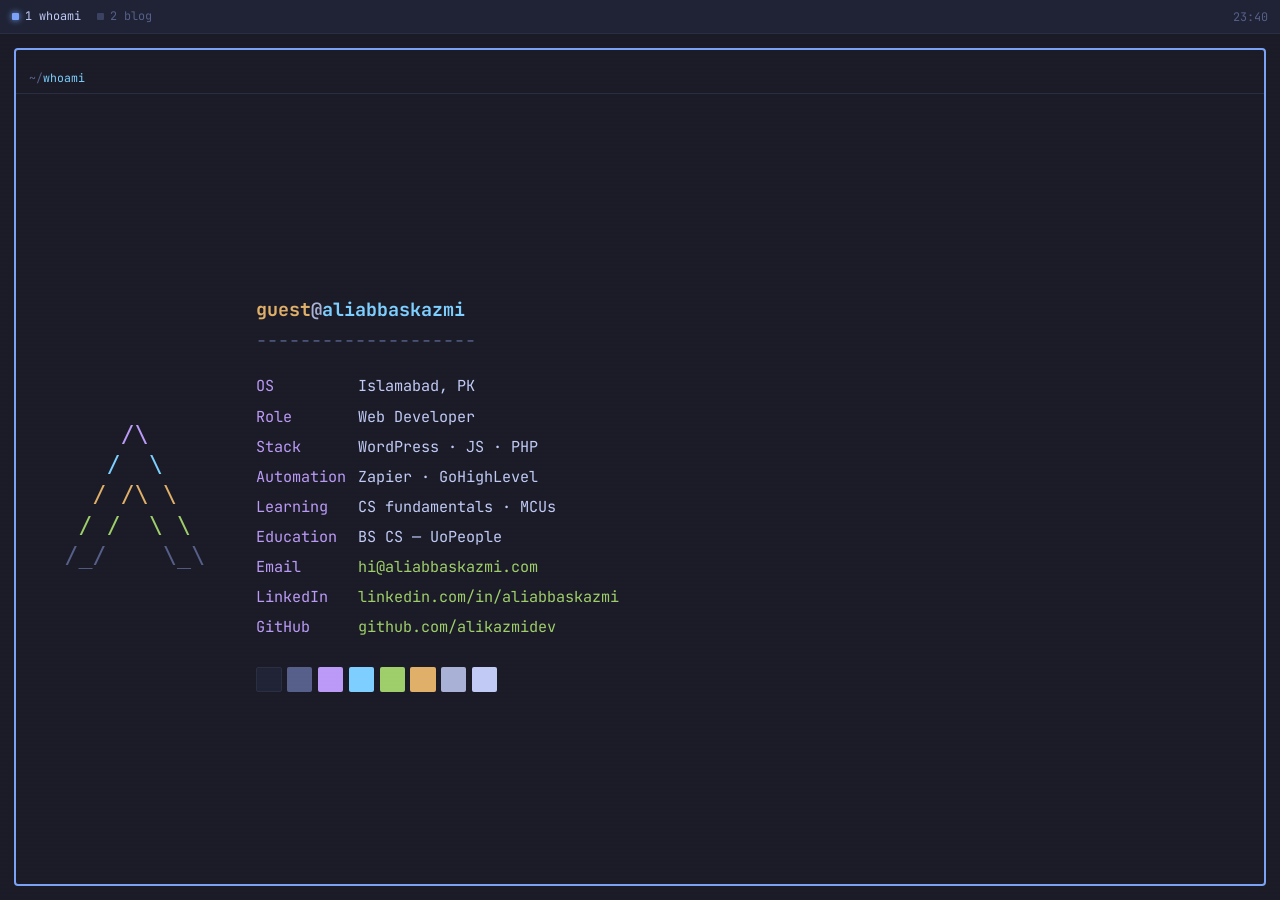
==== commit 15ae396f: "New Website with blog" ====
--- a/index.html
+++ b/index.html
@@ -52,29 +52,47 @@
 
 <div class="scanlines" aria-hidden="true"></div>
 
+<header class="waybar">
+  <nav class="workspaces" aria-label="Site">
+    <a href="index.html" class="ws is-active"><span class="ws-dot"></span>1 whoami</a>
+    <a href="blog.html" class="ws"><span class="ws-dot"></span>2 blog</a>
+  </nav>
+  <span class="clock" id="clock" aria-hidden="true"></span>
+</header>
+
 <main class="editor">
-  <div class="titlebar">
-    <span class="dots"><span class="dot red"></span><span class="dot yellow"></span><span class="dot green"></span></span>
-    <span class="filename">ali.js</span>
+  <p class="pane-path">~/<span class="seg">whoami</span></p>
+
+  <div class="win-body">
+    <div class="fetch">
+      <pre class="ascii" aria-hidden="true"><span class="a1">    /\</span>
+<span class="a2">   /  \</span>
+<span class="a3">  / /\ \</span>
+<span class="a4"> / /  \ \</span>
+<span class="a5">/_/    \_\</span></pre>
+
+      <div class="info">
+        <p class="whoami-line"><span class="fn">guest</span><span class="p">@</span><span class="var">aliabbaskazmi</span></p>
+        <p class="sep">--------------------</p>
+
+        <dl class="fields">
+          <div><dt>OS</dt><dd>Islamabad, PK</dd></div>
+          <div><dt>Role</dt><dd>Web Developer</dd></div>
+          <div><dt>Stack</dt><dd>WordPress &middot; JS &middot; PHP</dd></div>
+          <div><dt>Automation</dt><dd>Zapier &middot; GoHighLevel</dd></div>
+          <div><dt>Learning</dt><dd>CS fundamentals &middot; MCUs</dd></div>
+          <div><dt>Education</dt><dd>BS CS &mdash; UoPeople</dd></div>
+          <div><dt>Email</dt><dd><a href="mailto:hi@aliabbaskazmi.com">hi@aliabbaskazmi.com</a></dd></div>
+          <div><dt>LinkedIn</dt><dd><a href="https://www.linkedin.com/in/aliabbaskazmi/" target="_blank" rel="noopener">linkedin.com/in/aliabbaskazmi</a></dd></div>
+          <div><dt>GitHub</dt><dd><a href="https://github.com/alikazmidev" target="_blank" rel="noopener">github.com/alikazmidev</a></dd></div>
+        </dl>
+
+        <div class="palette" aria-hidden="true">
+          <span class="sw sw-bg"></span><span class="sw sw-c"></span><span class="sw sw-kw"></span><span class="sw sw-var"></span><span class="sw sw-s"></span><span class="sw sw-fn"></span><span class="sw sw-p"></span><span class="sw sw-text"></span>
+        </div>
+      </div>
+    </div>
   </div>
-
-  <pre class="code"><code
-><span class="ln">1</span><span class="c">// building &amp; automating WordPress since 2018</span>
-<span class="ln">2</span><span class="kw">const</span> <span class="var">ali</span> <span class="p">=</span> <span class="p">{</span>
-<span class="ln">3</span>  <span class="k">name</span><span class="p">:</span> <span class="s">'Ali Abbas Kazmi'</span><span class="p">,</span>
-<span class="ln">4</span>  <span class="k">role</span><span class="p">:</span> <span class="s">'Web Developer'</span><span class="p">,</span>
-<span class="ln">5</span>  <span class="k">focus</span><span class="p">:</span> <span class="p">[</span><span class="s">'WordPress'</span><span class="p">, </span><span class="s">'Automation'</span><span class="p">, </span><span class="s">'JavaScript'</span><span class="p">, </span><span class="s">'PHP'</span><span class="p">]</span><span class="p">,</span>
-<span class="ln">6</span>  <span class="k">learning</span><span class="p">:</span> <span class="p">[</span><span class="s">'Core CS fundamentals'</span><span class="p">, </span><span class="s">'Microcontrollers'</span><span class="p">]</span><span class="p">,</span>
-<span class="ln">7</span>  <span class="k">education</span><span class="p">:</span> <span class="s">'BS CS &mdash; University of the People'</span><span class="p">,</span>
-<span class="ln">8</span>  <span class="k">location</span><span class="p">:</span> <span class="s">'Islamabad, PK'</span><span class="p">,</span>
-<span class="ln">9</span>  <span class="k">contact</span><span class="p">:</span> <span class="p">{</span>
-<span class="ln">10</span>    <span class="k">email</span><span class="p">:</span> <span class="s">'<a href="mailto:hi@aliabbaskazmi.com">hi@aliabbaskazmi.com</a>'</span><span class="p">,</span>
-<span class="ln">11</span>    <span class="k">linkedin</span><span class="p">:</span> <span class="s">'<a href="https://www.linkedin.com/in/aliabbaskazmi/" target="_blank" rel="noopener">linkedin.com/in/aliabbaskazmi</a>'</span><span class="p">,</span>
-<span class="ln">12</span>    <span class="k">github</span><span class="p">:</span> <span class="s">'<a href="https://github.com/alikazmidev" target="_blank" rel="noopener">github.com/alikazmidev</a>'</span><span class="p">,</span>
-<span class="ln">13</span>  <span class="p">}</span><span class="p">,</span>
-<span class="ln">14</span><span class="p">}</span><span class="p">;</span>
-<span class="ln">15</span>
-<span class="ln">16</span><span class="var">ali</span><span class="p">.</span><span class="fn">hire</span><span class="p">()</span><span class="p">;</span><span class="cursor">&#9608;</span></code></pre>
 </main>
 
 <script src="script.js"></script>
--- a/style.css
+++ b/style.css
@@ -1,23 +1,27 @@
 :root{
-  --bg:      #0a0a0a;
-  --panel:   #101010;
-  --line:    #232323;
-  --gutter:  #4a4a48;
-  --text:    #d4d4d4;
-
-  --c-comment: #6a9955;
-  --c-keyword: #569cd6;
-  --c-var:     #9cdcfe;
-  --c-key:     #9cdcfe;
-  --c-string:  #ce9178;
-  --c-punct:   #d4d4d4;
-  --c-fn:      #dcdcaa;
+  /* Tokyo Night — Omarchy's default theme */
+  --bg:      #1a1b26;
+  --panel:   #1f2335;
+  --line:    #292e42;
+  --line-2:  #3b4261;
+  --gutter:  #565f89;
+  --text:    #c0caf5;
+  --accent:  #7aa2f7;
+
+  --c-comment: #565f89;
+  --c-keyword: #bb9af7;
+  --c-var:     #7dcfff;
+  --c-key:     #7dcfff;
+  --c-string:  #9ece6a;
+  --c-punct:   #a9b1d6;
+  --c-fn:      #e0af68;
 
   --font: 'JetBrains Mono', monospace;
+  --bar-h: 34px;
 }
 
 *{ box-sizing: border-box; }
-::selection{ background: #264f78; color: #fff; }
+::selection{ background: #283457; color: var(--text); }
 
 html, body{
   height: 100%;
@@ -29,16 +33,12 @@
   background: var(--bg);
   color: var(--text);
   font-family: var(--font);
-  display: flex;
-  align-items: center;
-  justify-content: center;
   overflow: hidden;
-  padding: 3vh 4vw;
 }
 
 a{ color: inherit; text-decoration: none; border-bottom: 1px solid transparent; }
 a:hover, a:focus-visible{ border-bottom-color: currentColor; }
-a:focus-visible{ outline: 1px solid var(--c-var); outline-offset: 2px; }
+a:focus-visible{ outline: 2px solid var(--accent); outline-offset: 2px; }
 
 @media (prefers-reduced-motion: reduce){
   *{ animation-duration: .001ms !important; }
@@ -53,61 +53,81 @@
     to bottom,
     rgba(255,255,255,0) 0px,
     rgba(255,255,255,0) 2px,
-    rgba(255,255,255,.015) 3px,
+    rgba(255,255,255,.01) 3px,
     rgba(255,255,255,0) 4px
   );
 }
 
 /* =========================================================
-   EDITOR WINDOW
+   WAYBAR — persistent top status bar (site-wide nav + clock)
+   ========================================================= */
+.waybar{
+  position: fixed;
+  top: 0; left: 0; right: 0;
+  height: var(--bar-h);
+  z-index: 10;
+  display: flex;
+  align-items: center;
+  justify-content: space-between;
+  padding: 0 1em;
+  background: var(--panel);
+  border-bottom: 1px solid var(--line);
+  font-size: .74rem;
+}
+
+.workspaces{
+  display: flex;
+  align-items: center;
+  gap: 1.4em;
+}
+.ws{
+  display: flex;
+  align-items: center;
+  gap: .5em;
+  color: var(--gutter);
+}
+.ws-dot{
+  width: 7px;
+  height: 7px;
+  border-radius: 1px;
+  background: var(--line-2);
+}
+.ws:hover{ color: var(--text); }
+.ws:hover .ws-dot{ background: var(--gutter); }
+.ws.is-active{ color: var(--text); }
+.ws.is-active .ws-dot{
+  background: var(--accent);
+  box-shadow: 0 0 6px var(--accent);
+}
+
+.clock{ color: var(--gutter); font-variant-numeric: tabular-nums; }
+
+/* =========================================================
+   TILED PANE — the "window" content sits here, borderless
+   chrome, square corners, accent focus-border like Hyprland
    ========================================================= */
 .editor{
-  width: 100%;
-  max-width: 640px;
-  background: var(--panel);
-  border: 1px solid var(--line);
-  border-radius: 6px;
+  position: fixed;
+  top: calc(var(--bar-h) + .9rem);
+  left: .9rem;
+  right: .9rem;
+  bottom: .9rem;
+  display: flex;
+  flex-direction: column;
+  background: var(--bg);
+  border: 2px solid var(--accent);
+  border-radius: 4px;
   overflow: hidden;
-  box-shadow: 0 30px 80px rgba(0,0,0,.5);
-}
-
-.titlebar{
-  display: flex;
-  align-items: center;
-  gap: .8em;
-  padding: .7em 1em;
+}
+
+.pane-path{
+  flex: 0 0 auto;
+  padding: .7em 1.1em;
+  font-size: .72rem;
+  color: var(--gutter);
   border-bottom: 1px solid var(--line);
-  background: #0d0d0d;
-}
-.dots{ display: flex; gap: .4em; }
-.dot{ width: 10px; height: 10px; border-radius: 50%; opacity: .75; }
-.dot.red{ background: #ff5f56; }
-.dot.yellow{ background: #ffbd2e; }
-.dot.green{ background: #27c93f; }
-.filename{
-  font-size: .78rem;
-  color: var(--gutter);
-  margin: 0 auto;
-}
-
-.code{
-  margin: 0;
-  padding: 1.2em 1.4em 1.4em;
-  font-size: clamp(.72rem, 1.85vh, .92rem);
-  line-height: 1.65;
-  white-space: pre;
-  overflow-x: auto;
-}
-.code code{ display: block; }
-
-.ln{
-  display: inline-block;
-  width: 1.8em;
-  color: var(--gutter);
-  user-select: none;
-  text-align: right;
-  margin-right: 1.4em;
-}
+}
+.pane-path .seg{ color: var(--c-var); }
 
 .c{ color: var(--c-comment); font-style: italic; }
 .kw{ color: var(--c-keyword); }
@@ -117,16 +137,195 @@
 .p{ color: var(--c-punct); }
 .fn{ color: var(--c-fn); }
 
-.cursor{
-  color: var(--text);
-  animation: blink 1s steps(1) infinite;
-}
-@keyframes blink{ 50%{ opacity: 0; } }
+.win-body{
+  flex: 1 1 auto;
+  min-height: 0;
+  overflow-y: auto;
+}
 
 /* =========================================================
-   FIT SAFETY — very short viewports scroll instead of clip
+   FETCH LAYOUT (neofetch-style system info) — terminal pane
    ========================================================= */
-@media (max-height: 560px){
-  body{ overflow-y: auto; padding: 2em 1em; }
-  .code{ font-size: .72rem; }
-}
+.fetch{
+  height: 100%;
+  display: flex;
+  align-items: center;
+  gap: clamp(1.6em, 4vw, 3.5em);
+  padding: clamp(1.4em, 3vh, 2.4em) clamp(1.6em, 4vw, 3em);
+}
+
+.ascii{
+  margin: 0;
+  font-size: clamp(1rem, 2.6vh, 1.5rem);
+  line-height: 1.3;
+  flex: 0 0 auto;
+}
+.a1{ color: var(--c-keyword); }
+.a2{ color: var(--c-var); }
+.a3{ color: var(--c-fn); }
+.a4{ color: var(--c-string); }
+.a5{ color: var(--c-comment); }
+
+.info{ flex: 1 1 auto; min-width: 0; }
+
+.whoami-line{
+  margin: 0;
+  font-size: clamp(.9rem, 2.2vh, 1.15rem);
+  font-weight: 700;
+}
+.sep{
+  margin: .3em 0 1em;
+  color: var(--gutter);
+  font-size: clamp(.9rem, 2.2vh, 1.15rem);
+}
+
+.fields{ margin: 0 0 clamp(1.2em, 2.8vh, 1.8em); }
+.fields div{
+  display: flex;
+  gap: .7em;
+  padding: .3em 0;
+  font-size: clamp(.78rem, 1.9vh, .95rem);
+  flex-wrap: wrap;
+}
+.fields dt{
+  color: var(--c-keyword);
+  flex: 0 0 auto;
+  min-width: 6em;
+}
+.fields dd{
+  margin: 0;
+  color: var(--text);
+}
+.fields dd a{
+  color: var(--c-string);
+  border-bottom: 1px solid transparent;
+}
+.fields dd a:hover, .fields dd a:focus-visible{ border-bottom-color: currentColor; }
+
+.palette{ display: flex; gap: .35em; }
+.sw{
+  width: clamp(18px, 2.8vh, 26px);
+  height: clamp(18px, 2.8vh, 26px);
+  border-radius: 2px;
+}
+.sw-bg{ background: var(--panel); border: 1px solid var(--line); }
+.sw-c{ background: var(--c-comment); }
+.sw-kw{ background: var(--c-keyword); }
+.sw-var{ background: var(--c-var); }
+.sw-s{ background: var(--c-string); }
+.sw-fn{ background: var(--c-fn); }
+.sw-p{ background: var(--c-punct); }
+.sw-text{ background: var(--text); }
+
+@media (max-width: 700px){
+  .fetch{ flex-direction: column; align-items: flex-start; justify-content: flex-start; overflow-y: auto; }
+  .ascii{ font-size: 1rem; }
+}
+
+/* =========================================================
+   BLOG — file list + post, inside the same tiled pane
+   ========================================================= */
+.tree{ padding: 1.4em 1.6em 1.8em; }
+
+.file-list{ list-style: none; margin: 0; padding: 0; }
+.file-list li{
+  padding: 1.1em 0;
+  border-top: 1px solid var(--line);
+}
+.file-list li:first-child{ border-top: none; }
+.file-list a{
+  display: flex;
+  align-items: baseline;
+  gap: .5em;
+  font-size: .95rem;
+}
+.file-icon{ color: var(--c-keyword); font-size: .7em; }
+.file-name{ color: var(--c-var); }
+.file-list a:hover .file-name,
+.file-list a:focus-visible .file-name{ color: var(--c-string); }
+.file-date{
+  margin-left: auto;
+  color: var(--gutter);
+  font-size: .78rem;
+  white-space: nowrap;
+}
+.file-excerpt{
+  margin: .4em 0 0 1.3em;
+  color: var(--gutter);
+  font-size: .84rem;
+  line-height: 1.6;
+  max-width: 60ch;
+}
+
+.post-head{ padding: 1.6em 1.6em 0; }
+.post-head h1{
+  font-size: clamp(1.4rem, 3vw, 1.9rem);
+  font-weight: 700;
+  color: var(--text);
+  margin: 0;
+  line-height: 1.3;
+}
+.post-meta{
+  font-size: .8rem;
+  color: var(--gutter);
+  margin: .6em 0 0;
+}
+
+.post-content{
+  padding: 1.4em 1.6em 2.2em;
+  font-size: 1rem;
+  line-height: 1.9;
+  color: var(--text);
+  max-width: 68ch;
+}
+.post-content p{ margin: 0 0 1.3em; }
+.post-content p:last-child{ margin-bottom: 0; }
+.post-content h2, .post-content h3{
+  color: var(--c-keyword);
+  font-size: 1.1em;
+  margin: 1.8em 0 .7em;
+}
+.post-content a{
+  color: var(--c-string);
+  border-bottom: 1px solid currentColor;
+}
+.post-content ul, .post-content ol{
+  margin: 0 0 1.3em;
+  padding-left: 1.4em;
+}
+.post-content li{ margin: .35em 0; }
+.post-content code{
+  color: var(--c-fn);
+  background: var(--panel);
+  border: 1px solid var(--line);
+  border-radius: 3px;
+  padding: .1em .4em;
+  font-size: .92em;
+}
+.post-content pre{
+  background: var(--panel);
+  border: 1px solid var(--line);
+  border-radius: 4px;
+  padding: 1em 1.2em;
+  overflow-x: auto;
+  margin: 0 0 1.3em;
+}
+.post-content pre code{
+  background: none;
+  border: none;
+  padding: 0;
+  color: var(--text);
+}
+.post-content blockquote{
+  margin: 0 0 1.3em;
+  padding-left: 1em;
+  border-left: 2px solid var(--c-comment);
+  color: var(--gutter);
+  font-style: italic;
+}
+
+@media (max-width: 700px){
+  .editor{ left: .5rem; right: .5rem; bottom: .5rem; top: calc(var(--bar-h) + .5rem); border-radius: 2px; }
+  .waybar{ padding: 0 .6em; font-size: .68rem; }
+  .workspaces{ gap: .9em; }
+}
